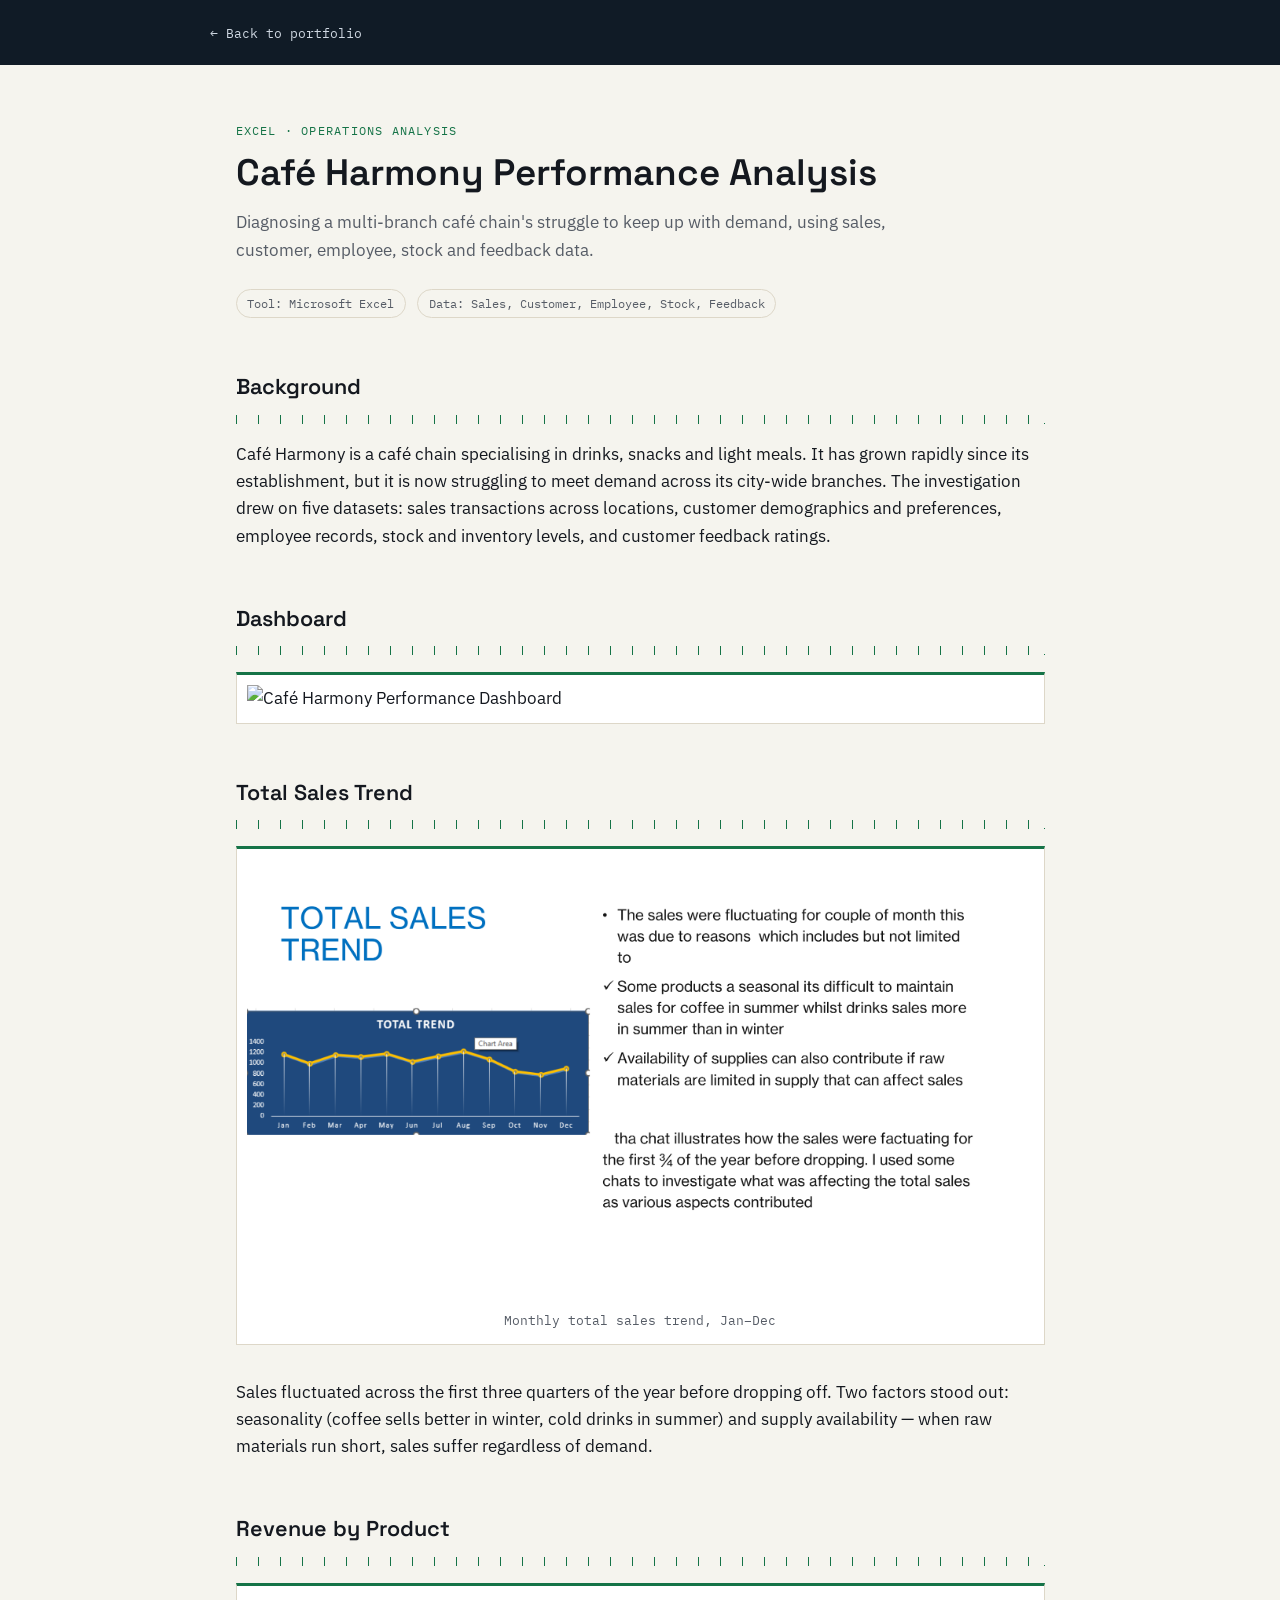
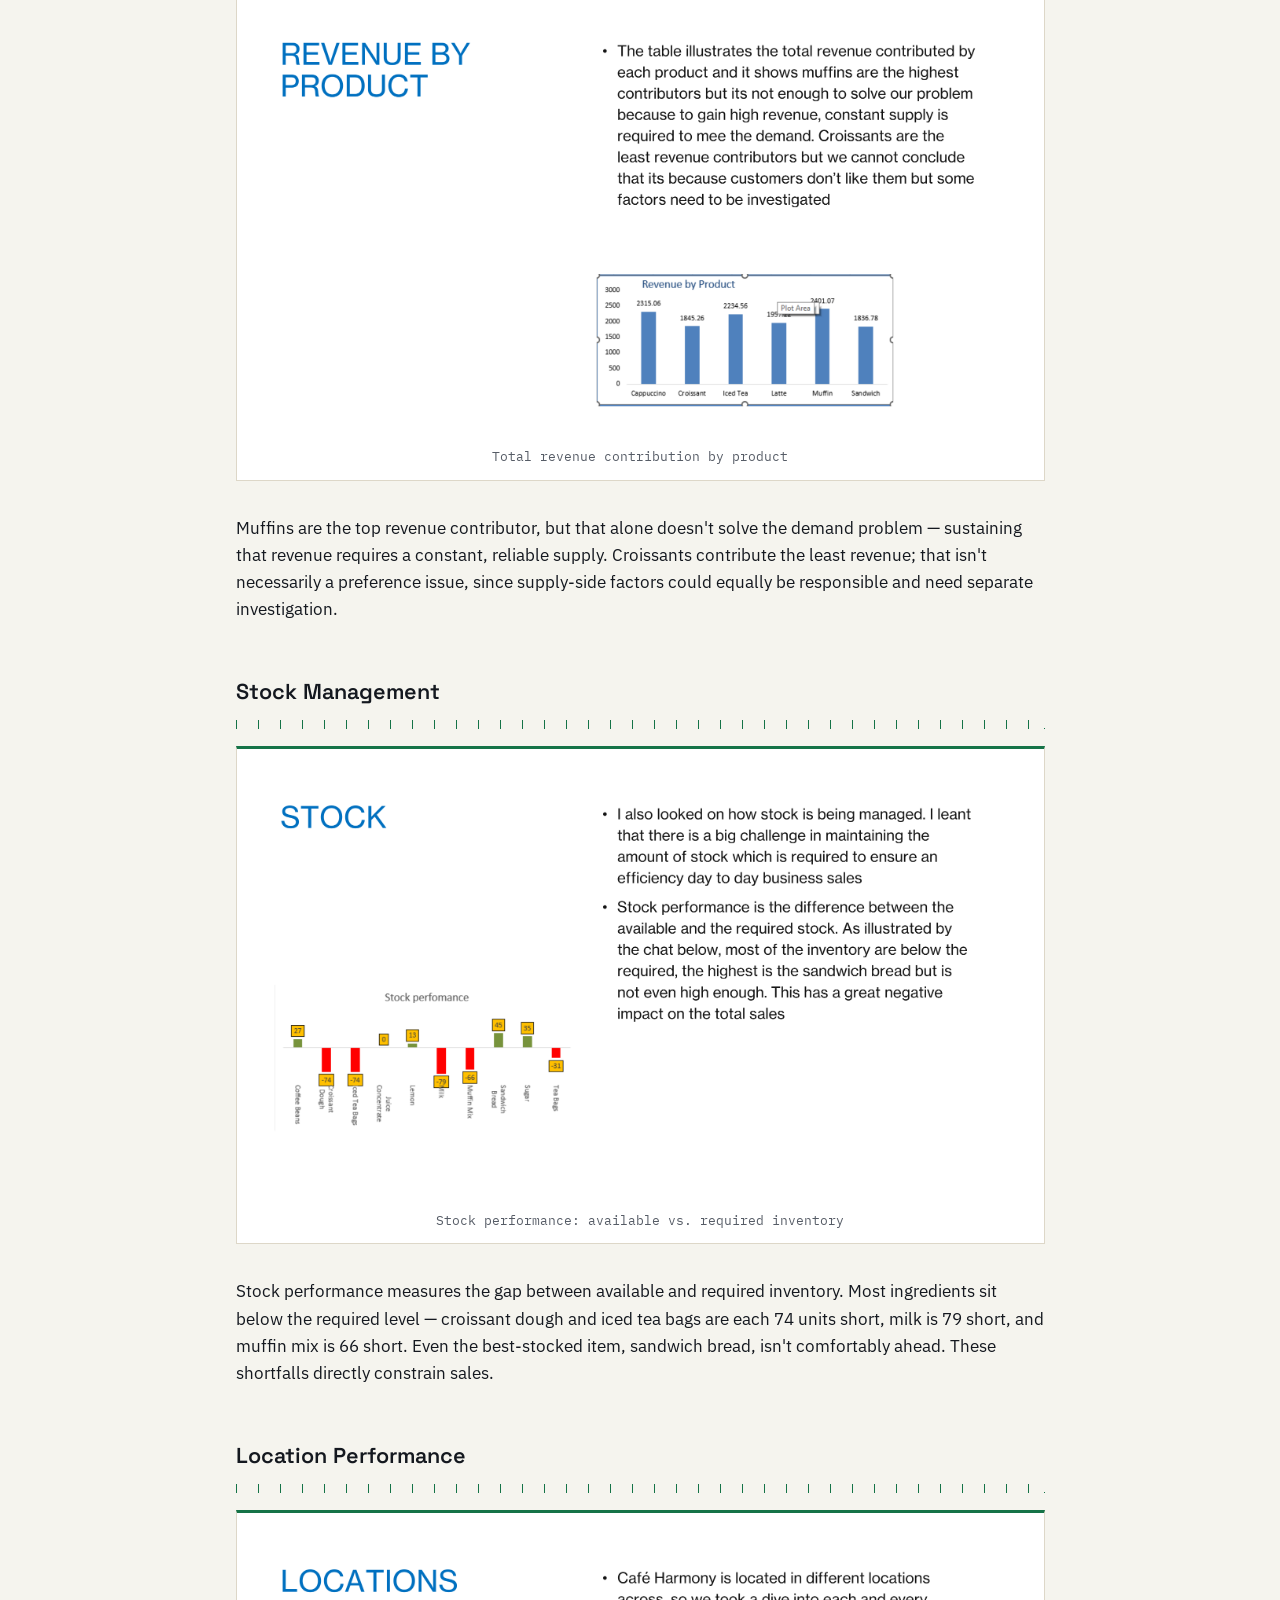
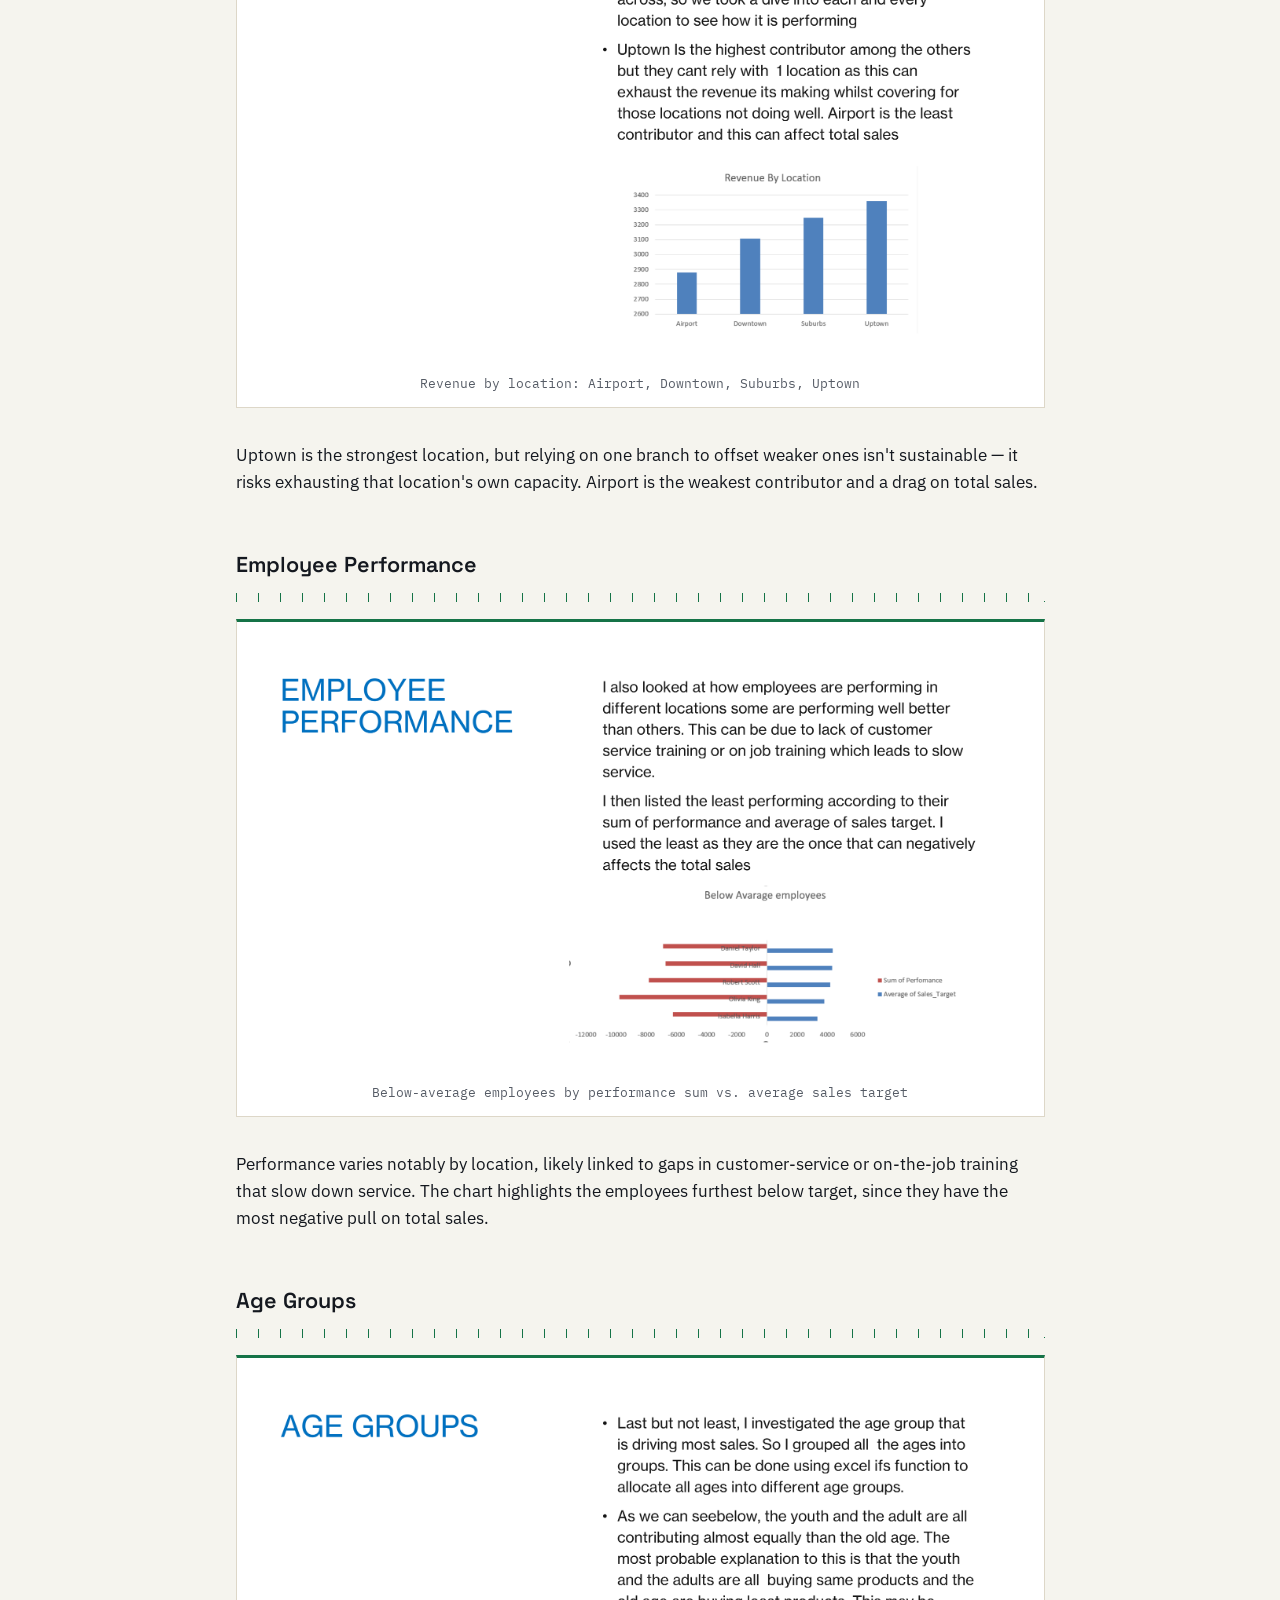
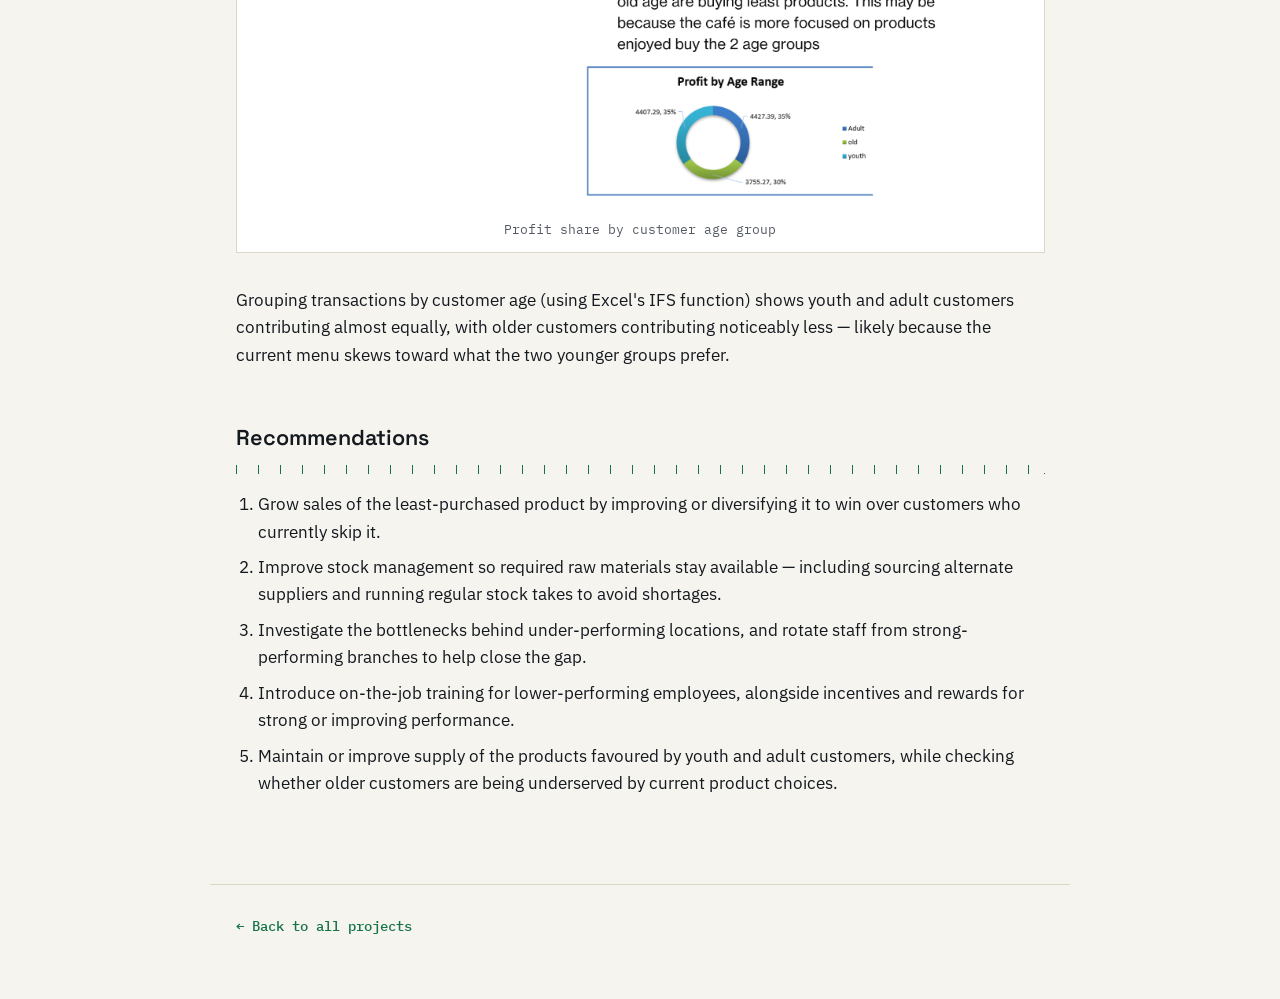
==== projects/cafe-harmony.html @ 27333418 "Update cafe-harmony.html" ====
<!DOCTYPE HTML>
<html lang="en">
	<head>
		<title>Café Harmony Performance Analysis | Shingirai Elvin Goni</title>
		<meta charset="utf-8" />
		<meta name="viewport" content="width=device-width, initial-scale=1" />
		<link rel="preconnect" href="https://fonts.googleapis.com" />
		<link rel="preconnect" href="https://fonts.gstatic.com" crossorigin />
		<link href="https://fonts.googleapis.com/css2?family=Space+Grotesk:wght@500;600;700&family=IBM+Plex+Mono:wght@400;500;600&family=IBM+Plex+Sans:wght@400;500;600&display=swap" rel="stylesheet" />
		<link rel="stylesheet" href="../assets/css/design.css" />
		<link rel="stylesheet" href="../assets/css/project.css" />
	</head>
	<body class="project" data-tool="excel">

		<header class="project-header">
			<div class="inner">
				<a href="../index.html" class="back">&larr; Back to portfolio</a>
			</div>
		</header>

		<div class="project-hero">
			<span class="tag">Excel &middot; Operations Analysis</span>
			<h1>Café Harmony Performance Analysis</h1>
			<p class="dek">Diagnosing a multi-branch café chain's struggle to keep up with demand, using sales, customer, employee, stock and feedback data.</p>
			<div class="meta-row">
				<span>Tool: Microsoft Excel</span>
				<span>Data: Sales, Customer, Employee, Stock, Feedback</span>
			</div>
		</div>

		<article class="project-body">

			<h2>Background</h2>
			<div class="axis-rule"></div>
			<p>Café Harmony is a café chain specialising in drinks, snacks and light meals. It has grown rapidly since its establishment, but it is now struggling to meet demand across its city-wide branches. The investigation drew on five datasets: sales transactions across locations, customer demographics and preferences, employee records, stock and inventory levels, and customer feedback ratings.</p>
		<h2>Dashboard</h2>
		<div class="axis-rule"></div>

		<figure class="dashboard">
    	<img src="../images/projects/cafe-harmony-dashboard.png" alt="Café Harmony Performance Dashboard">
		</figure>
			
			<h2>Total Sales Trend</h2>
			<div class="axis-rule"></div>
			<figure class="dashboard">
				<img src="../images/projects/cafe-harmony-sales-trend.png" alt="Café Harmony total sales trend chart by month" />
				<figcaption>Monthly total sales trend, Jan&ndash;Dec</figcaption>
			</figure>
			<p>Sales fluctuated across the first three quarters of the year before dropping off. Two factors stood out: seasonality (coffee sells better in winter, cold drinks in summer) and supply availability &mdash; when raw materials run short, sales suffer regardless of demand.</p>

			<h2>Revenue by Product</h2>
			<div class="axis-rule"></div>
			<figure class="dashboard">
				<img src="../images/projects/cafe-harmony-revenue-by-product.png" alt="Revenue by product chart" />
				<figcaption>Total revenue contribution by product</figcaption>
			</figure>
			<p>Muffins are the top revenue contributor, but that alone doesn't solve the demand problem &mdash; sustaining that revenue requires a constant, reliable supply. Croissants contribute the least revenue; that isn't necessarily a preference issue, since supply-side factors could equally be responsible and need separate investigation.</p>

			<h2>Stock Management</h2>
			<div class="axis-rule"></div>
			<figure class="dashboard">
				<img src="../images/projects/cafe-harmony-stock.png" alt="Stock performance chart showing shortfalls by ingredient" />
				<figcaption>Stock performance: available vs. required inventory</figcaption>
			</figure>
			<p>Stock performance measures the gap between available and required inventory. Most ingredients sit below the required level &mdash; croissant dough and iced tea bags are each 74 units short, milk is 79 short, and muffin mix is 66 short. Even the best-stocked item, sandwich bread, isn't comfortably ahead. These shortfalls directly constrain sales.</p>

			<h2>Location Performance</h2>
			<div class="axis-rule"></div>
			<figure class="dashboard">
				<img src="../images/projects/cafe-harmony-locations.png" alt="Revenue by location chart" />
				<figcaption>Revenue by location: Airport, Downtown, Suburbs, Uptown</figcaption>
			</figure>
			<p>Uptown is the strongest location, but relying on one branch to offset weaker ones isn't sustainable &mdash; it risks exhausting that location's own capacity. Airport is the weakest contributor and a drag on total sales.</p>

			<h2>Employee Performance</h2>
			<div class="axis-rule"></div>
			<figure class="dashboard">
				<img src="../images/projects/cafe-harmony-employee-performance.png" alt="Below-average employee performance chart" />
				<figcaption>Below-average employees by performance sum vs. average sales target</figcaption>
			</figure>
			<p>Performance varies notably by location, likely linked to gaps in customer-service or on-the-job training that slow down service. The chart highlights the employees furthest below target, since they have the most negative pull on total sales.</p>

			<h2>Age Groups</h2>
			<div class="axis-rule"></div>
			<figure class="dashboard">
				<img src="../images/projects/cafe-harmony-age-groups.png" alt="Profit by age range donut chart" />
				<figcaption>Profit share by customer age group</figcaption>
			</figure>
			<p>Grouping transactions by customer age (using Excel's IFS function) shows youth and adult customers contributing almost equally, with older customers contributing noticeably less &mdash; likely because the current menu skews toward what the two younger groups prefer.</p>

			<h2>Recommendations</h2>
			<div class="axis-rule"></div>
			<ol>
				<li>Grow sales of the least-purchased product by improving or diversifying it to win over customers who currently skip it.</li>
				<li>Improve stock management so required raw materials stay available &mdash; including sourcing alternate suppliers and running regular stock takes to avoid shortages.</li>
				<li>Investigate the bottlenecks behind under-performing locations, and rotate staff from strong-performing branches to help close the gap.</li>
				<li>Introduce on-the-job training for lower-performing employees, alongside incentives and rewards for strong or improving performance.</li>
				<li>Maintain or improve supply of the products favoured by youth and adult customers, while checking whether older customers are being underserved by current product choices.</li>
			</ol>

		</article>

		<footer class="project-footer">
			<a href="../index.html">&larr; Back to all projects</a>
		</footer>

	</body>
</html>
---- assets/css/design.css ----
/* ============================================================
   Design tokens — shared foundation for the portfolio home page
   and every project case-study page.

   Concept: a data analyst's own working materials — graph paper,
   axis rulers, KPI tiles, tool-brand colour coding — used as the
   actual layout language instead of decorative gradients.
   ============================================================ */

:root {
	/* --- surfaces & ink --- */
	--paper: #f5f4ee;
	--paper-line: #ddd7c8;
	--panel: #ffffff;
	--ink: #14181f;
	--ink-soft: #565c66;
	--navy: #101b26;
	--navy-soft: #1c2b3a;

	/* --- accents --- */
	--blue: #2d5fe0;
	--amber: #e2872f;

	/* --- tool identity colours (echo each product's own brand colour) --- */
	--excel: #157347;
	--excel-tint: #e3f1e9;
	--powerbi: #b8860a;
	--powerbi-tint: #fbf1d4;
	--tableau: #e2691f;
	--tableau-tint: #fce8dc;
	--sql: #0e7c86;
	--sql-tint: #ddf0f1;

	/* --- type --- */
	--font-display: "Space Grotesk", "Helvetica Neue", Arial, sans-serif;
	--font-body: "IBM Plex Sans", "Helvetica Neue", Arial, sans-serif;
	--font-mono: "IBM Plex Mono", "SFMono-Regular", Menlo, monospace;
}

* { box-sizing: border-box; }

html { -webkit-text-size-adjust: 100%; }

body {
	margin: 0;
	background: var(--paper);
	color: var(--ink);
	font-family: var(--font-body);
	font-size: 17px;
	line-height: 1.6;
}

a { color: inherit; }

img { max-width: 100%; display: block; }

:focus-visible {
	outline: 2px solid var(--blue);
	outline-offset: 3px;
}

/* eyebrow label — small caps mono tag used above headings */
.eyebrow {
	font-family: var(--font-mono);
	font-size: 0.72rem;
	letter-spacing: 0.14em;
	text-transform: uppercase;
	color: var(--ink-soft);
}

/* axis-tick rule — a chart baseline with tick marks, the page's
   recurring signature motif, standing in for plain hairlines */
.axis-rule {
	--tick: var(--paper-line);
	height: 9px;
	background-image:
		linear-gradient(to right, var(--tick) 1px, transparent 1px),
		linear-gradient(to right, transparent calc(100% - 1px), var(--tick) 0);
	background-size: 22px 9px, 100% 1px;
	background-position: 0 0, 0 100%;
	background-repeat: repeat-x, no-repeat;
}

/* pill — echoes the slicer/filter buttons seen in the dashboards themselves */
.pill {
	display: inline-flex;
	align-items: center;
	gap: 0.4em;
	font-family: var(--font-mono);
	font-size: 0.76rem;
	letter-spacing: 0.02em;
	border: 1px solid currentColor;
	border-radius: 999px;
	padding: 0.32em 0.85em;
	line-height: 1;
}
---- assets/css/project.css ----
/* ============================================================
   Case-study detail pages — built on tokens from design.css.
   Each page sets --tool via a data-tool attribute on <body>,
   so headings, the axis-rule and links wear the colour of the
   product that was actually used to build that project.
   ============================================================ */

body.project {
	font-family: var(--font-body);
	color: var(--ink);
	background: var(--paper);
}

body.project[data-tool="excel"]   { --tool: var(--excel); }
body.project[data-tool="powerbi"] { --tool: var(--powerbi); }
body.project[data-tool="tableau"] { --tool: var(--tableau); }
body.project[data-tool="sql"]     { --tool: var(--sql); }

.project-header {
	background: var(--navy);
	padding: 1.1em 1.5em;
}

.project-header .inner {
	max-width: 860px;
	margin: 0 auto;
}

.project-header a.back {
	color: #cfd8e2;
	text-decoration: none;
	font-family: var(--font-mono);
	font-size: 0.82rem;
}

.project-header a.back:hover { color: #fff; }

.project-hero {
	max-width: 860px;
	margin: 0 auto;
	padding: 3em 1.5em 0;
}

.project-hero .tag {
	display: inline-flex;
	align-items: center;
	gap: 0.5em;
	color: var(--tool);
	font-family: var(--font-mono);
	font-size: 0.76rem;
	letter-spacing: 0.1em;
	text-transform: uppercase;
	margin-bottom: 0.9em;
}

.project-hero h1 {
	font-family: var(--font-display);
	font-weight: 600;
	margin: 0 0 0.35em;
	font-size: clamp(1.7rem, 4vw, 2.3rem);
	line-height: 1.2;
}

.project-hero p.dek {
	color: var(--ink-soft);
	font-size: 1.08rem;
	margin: 0 0 1.5em;
	max-width: 42em;
}

.meta-row {
	display: flex;
	flex-wrap: wrap;
	gap: 0.6em;
	margin: 0 0 1em;
}

.meta-row span {
	font-family: var(--font-mono);
	font-size: 0.76rem;
	color: var(--ink-soft);
	border: 1px solid var(--paper-line);
	border-radius: 999px;
	padding: 0.32em 0.9em;
}

.meta-row span.status {
	color: var(--tool);
	border-color: var(--tool);
	border-style: dashed;
}

article.project-body {
	max-width: 860px;
	margin: 0 auto;
	padding: 0 1.5em 4em;
}

article.project-body h2 {
	font-family: var(--font-display);
	font-weight: 600;
	font-size: 1.35rem;
	margin: 2.4em 0 0;
}

article.project-body h2 + .axis-rule,
article.project-body > .axis-rule {
	--tick: var(--tool);
	margin: 0.6em 0 1em;
}

article.project-body h3 {
	font-family: var(--font-display);
	font-size: 1.05rem;
	margin: 1.5em 0 0.5em;
}

article.project-body p { margin: 0 0 1.1em; }

article.project-body ul, article.project-body ol {
	margin: 0 0 1.1em;
	padding-left: 1.3em;
}

article.project-body li { margin-bottom: 0.5em; }

figure.dashboard {
	margin: 0 0 2em;
	background: var(--panel);
	border: 1px solid var(--paper-line);
	border-top: 3px solid var(--tool);
	padding: 0.6em;
}

figure.dashboard img {
	display: block;
	width: 100%;
	height: auto;
}

figure.dashboard figcaption {
	font-family: var(--font-mono);
	font-size: 0.8rem;
	color: var(--ink-soft);
	padding: 0.7em 0.3em 0.15em;
	text-align: center;
}

.project-footer {
	max-width: 860px;
	margin: 0 auto;
	padding: 1.6em 1.5em 3.5em;
	border-top: 1px solid var(--paper-line);
}

.project-footer a {
	color: var(--tool);
	text-decoration: none;
	font-family: var(--font-mono);
	font-size: 0.85rem;
	font-weight: 500;
}

.project-footer a:hover { text-decoration: underline; }

@media (max-width: 600px) {
	.project-hero h1 { font-size: 1.6em; }
}
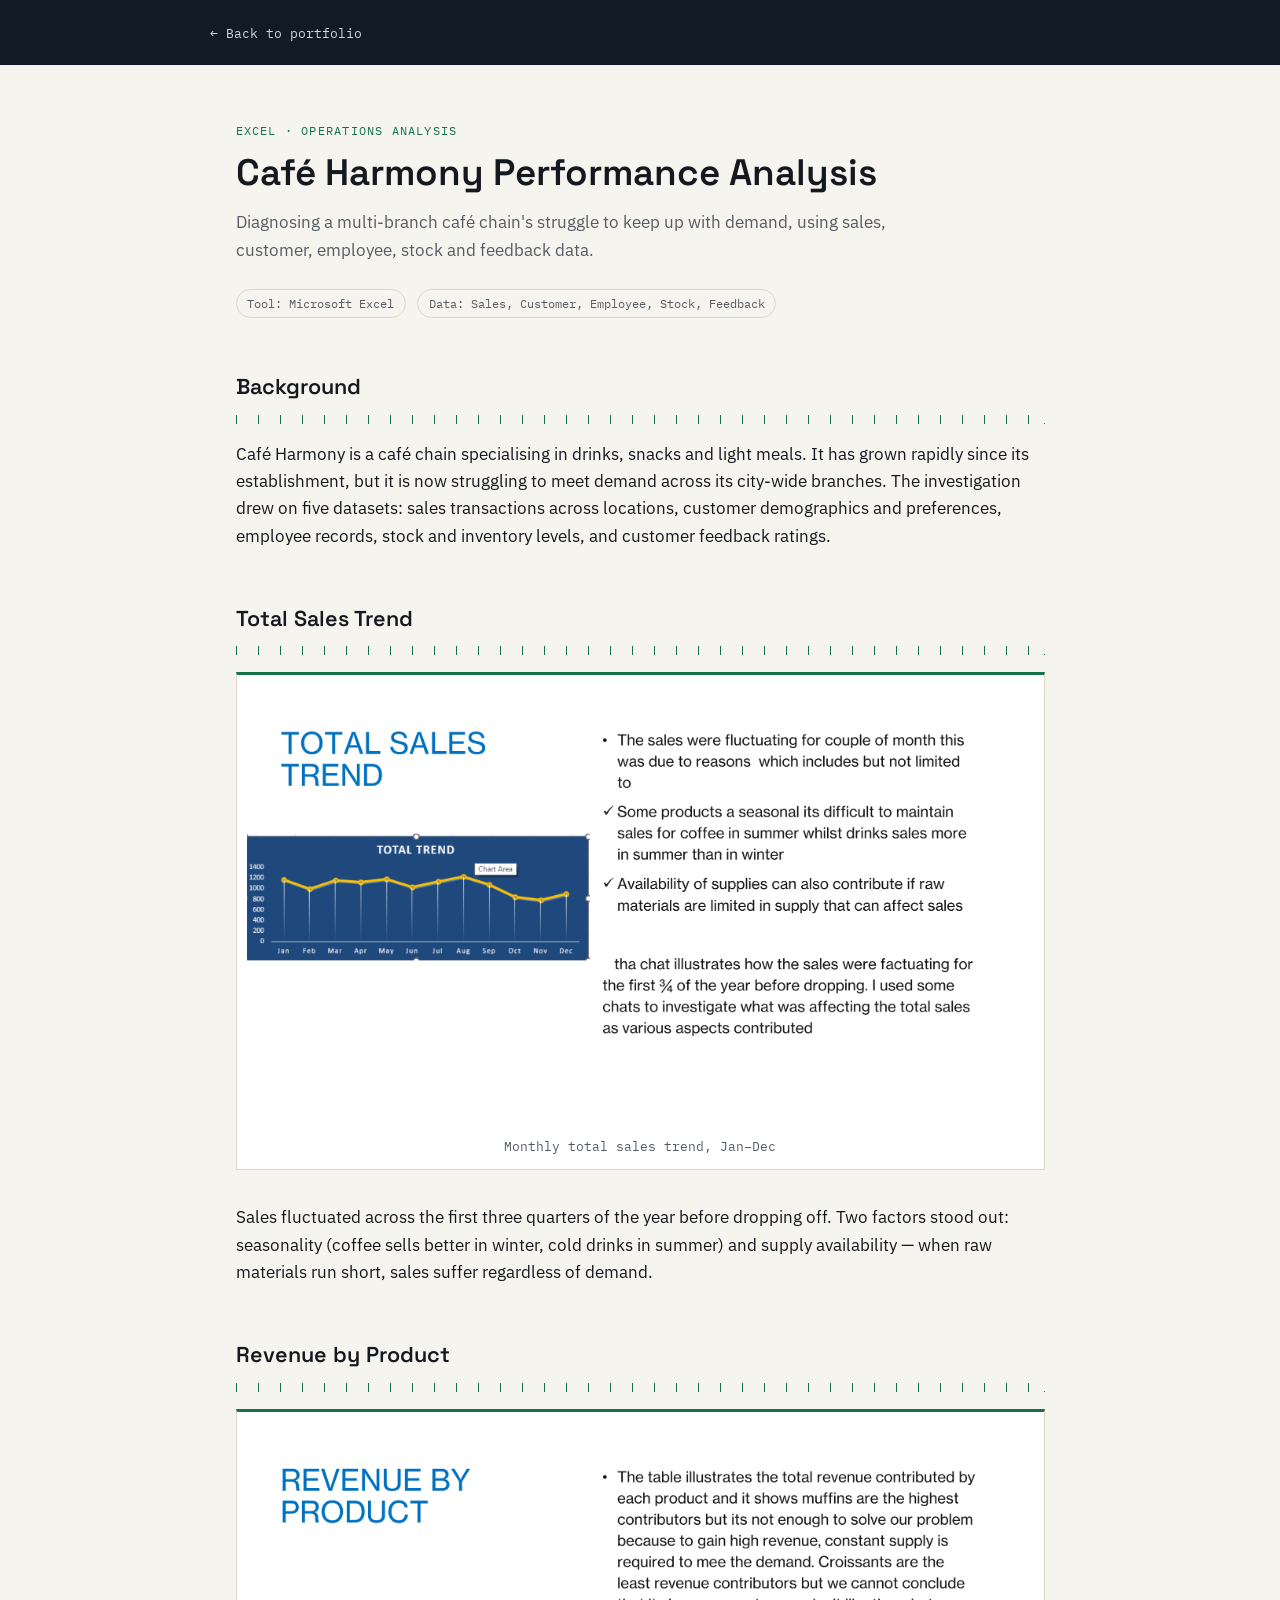
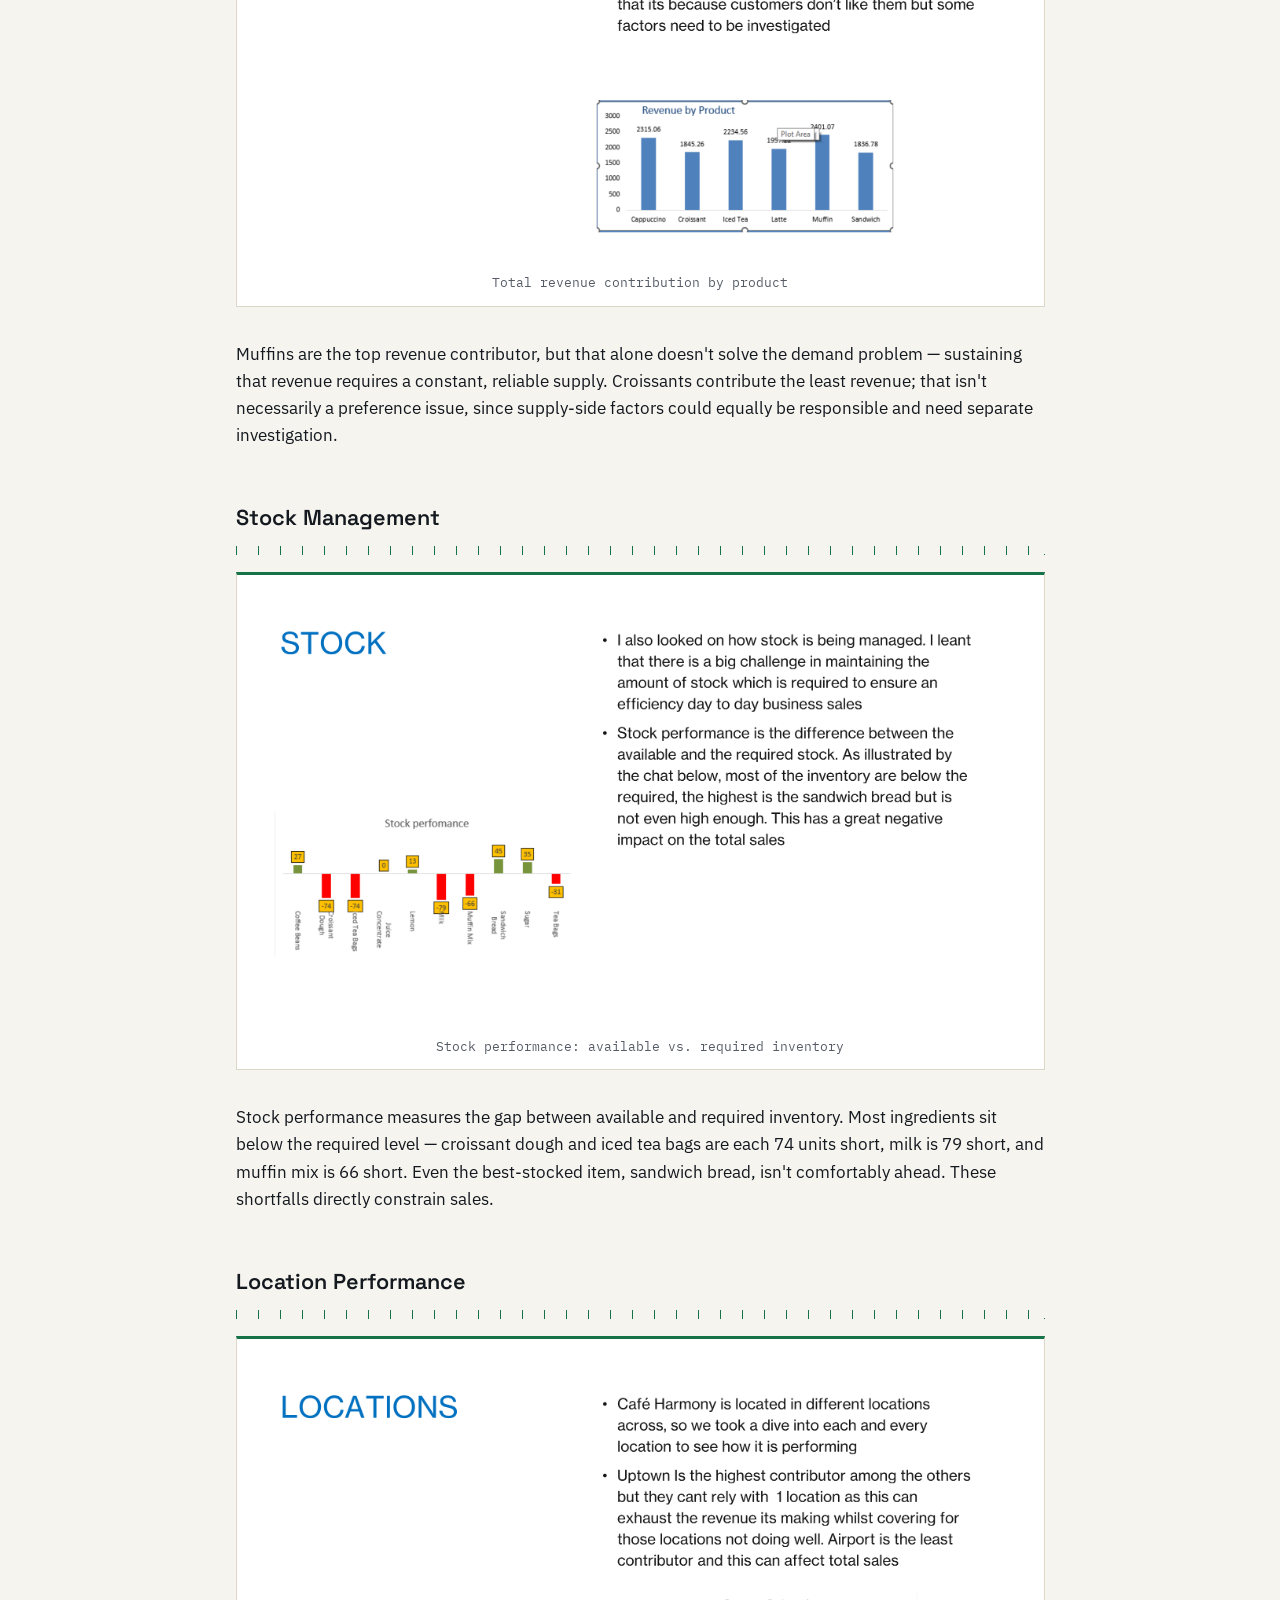
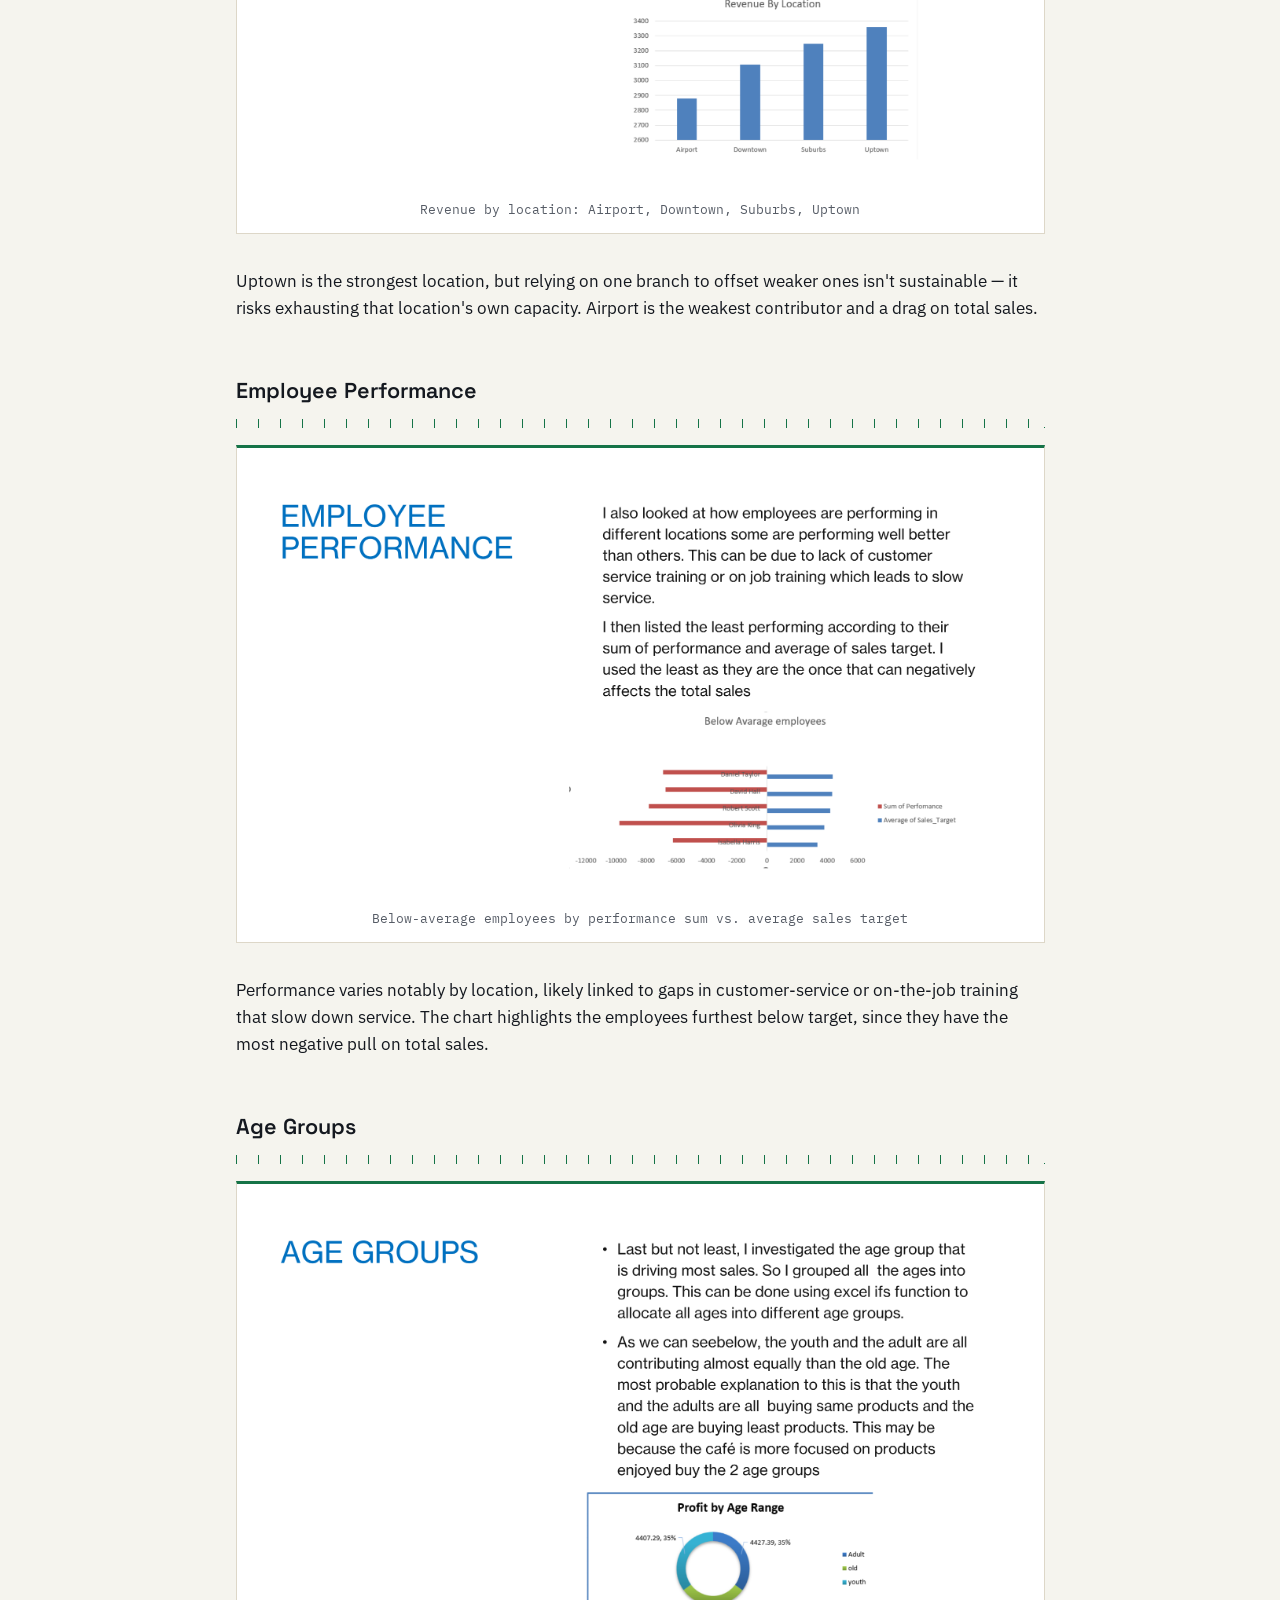
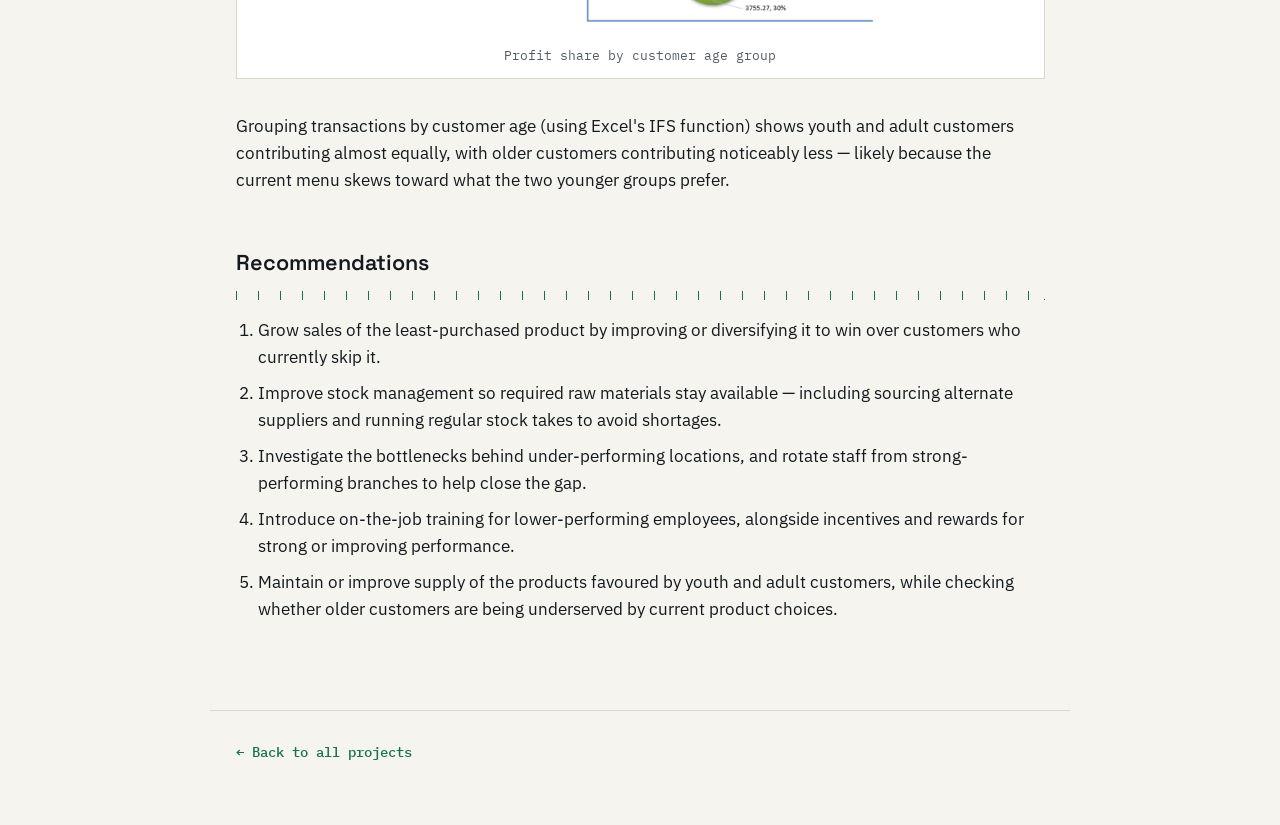
==== commit c2a9e486: "Update cafe-harmony.html" ====
--- a/projects/cafe-harmony.html
+++ b/projects/cafe-harmony.html
@@ -33,12 +33,7 @@
 			<h2>Background</h2>
 			<div class="axis-rule"></div>
 			<p>Café Harmony is a café chain specialising in drinks, snacks and light meals. It has grown rapidly since its establishment, but it is now struggling to meet demand across its city-wide branches. The investigation drew on five datasets: sales transactions across locations, customer demographics and preferences, employee records, stock and inventory levels, and customer feedback ratings.</p>
-		<h2>Dashboard</h2>
-		<div class="axis-rule"></div>
-
-		<figure class="dashboard">
-    	<img src="../images/projects/cafe-harmony-dashboard.png" alt="Café Harmony Performance Dashboard">
-		</figure>
+			
 			
 			<h2>Total Sales Trend</h2>
 			<div class="axis-rule"></div>
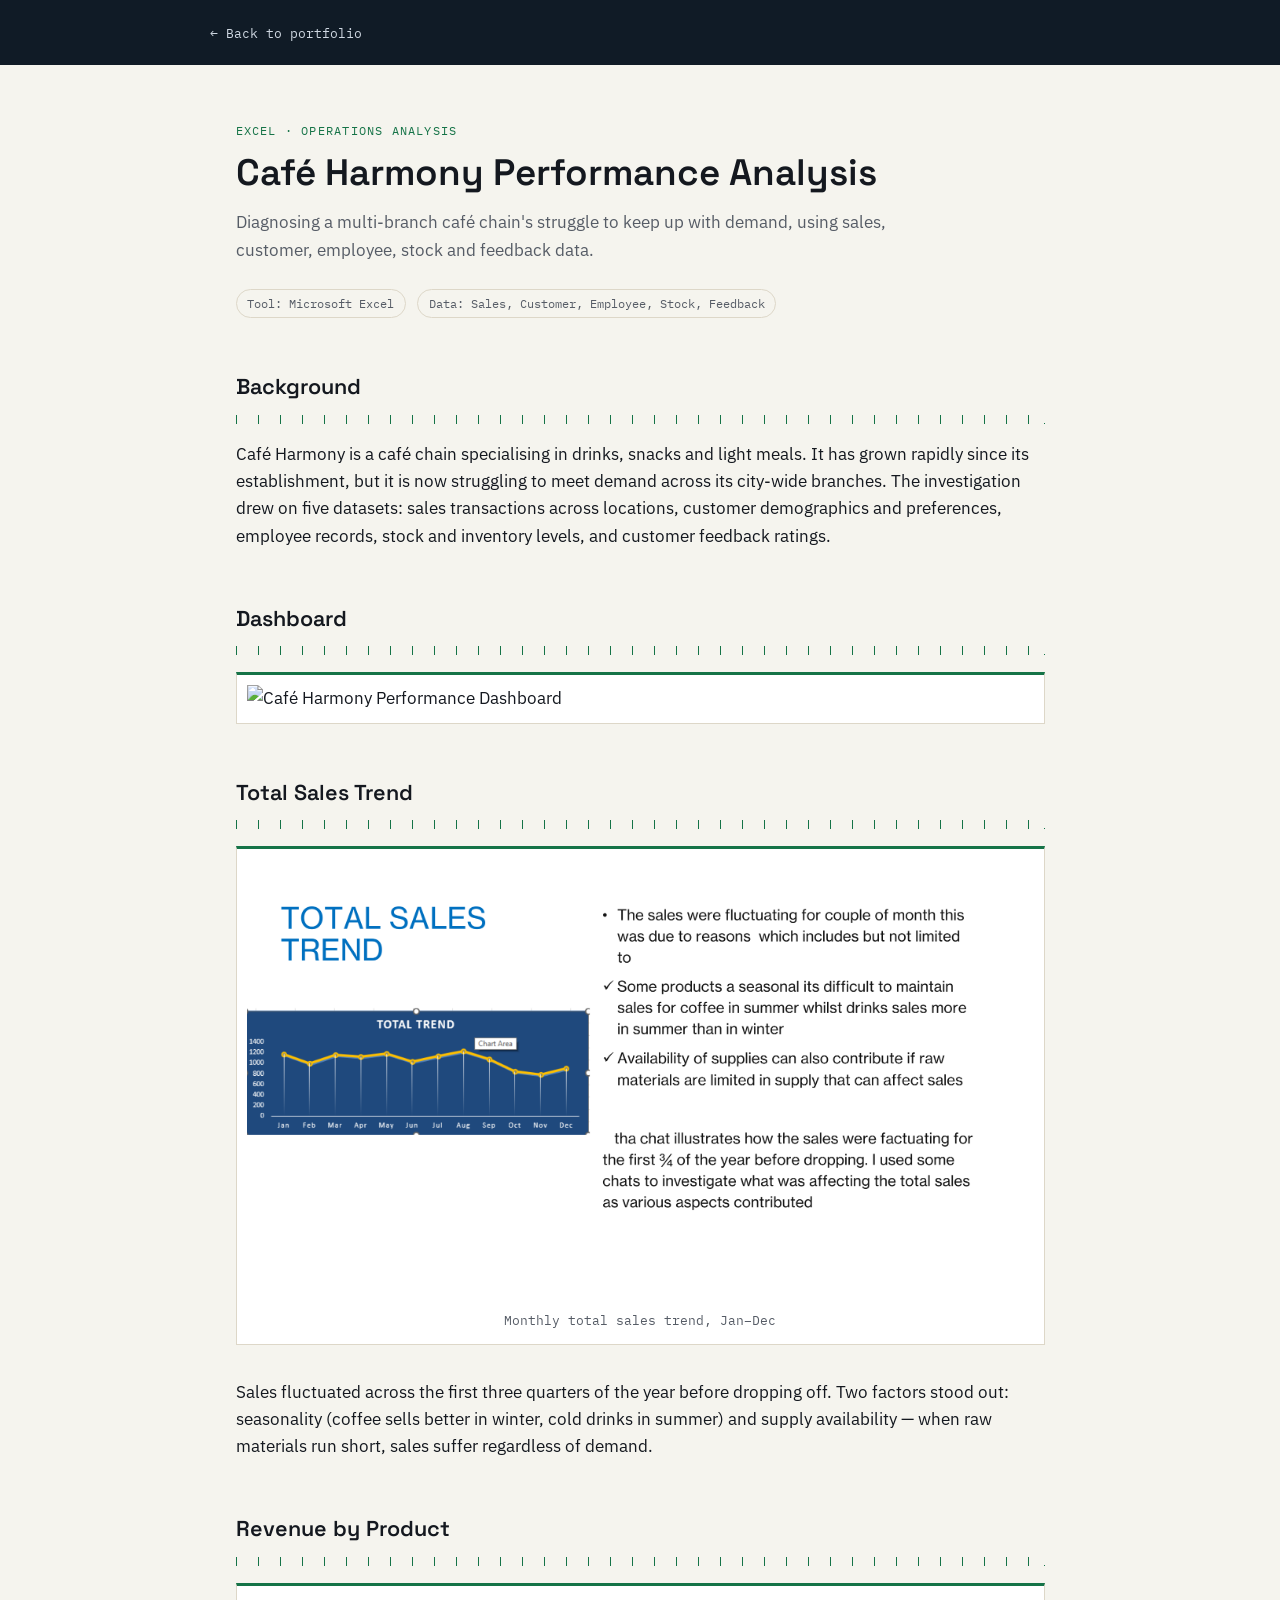
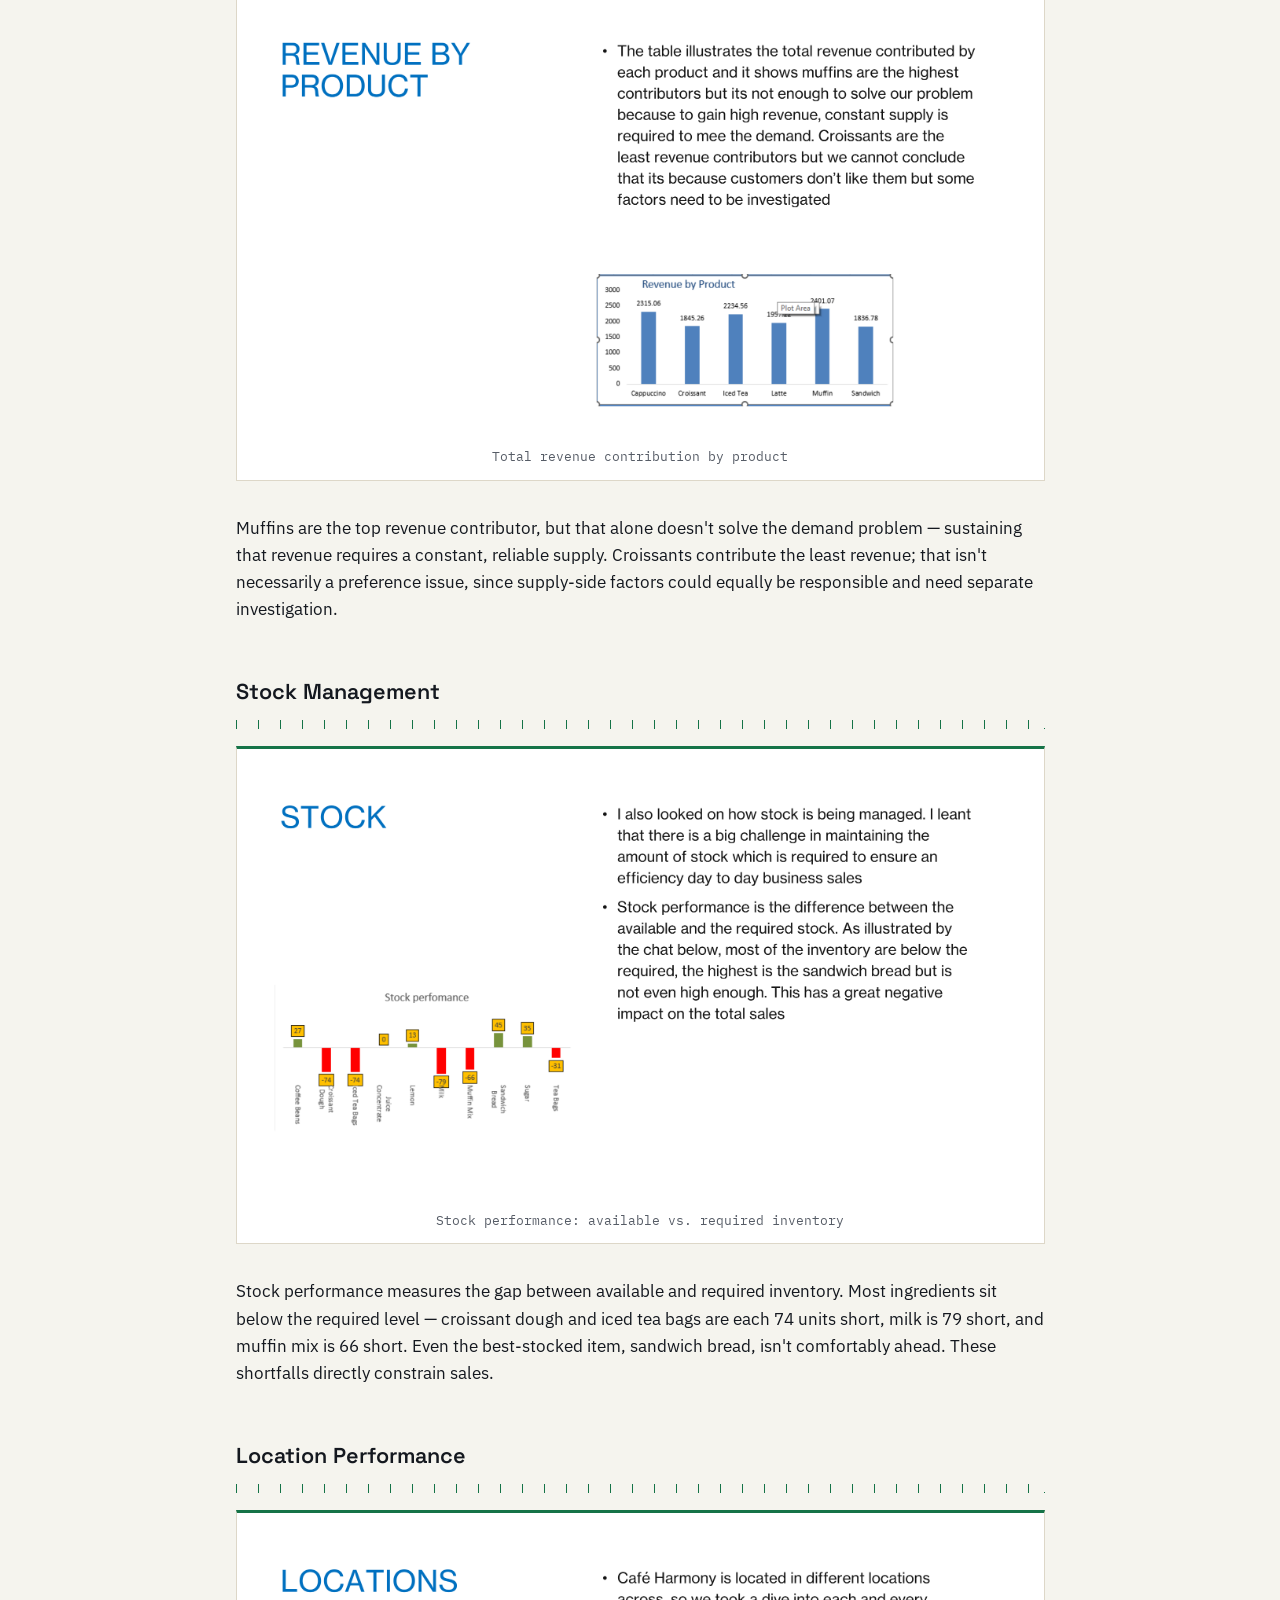
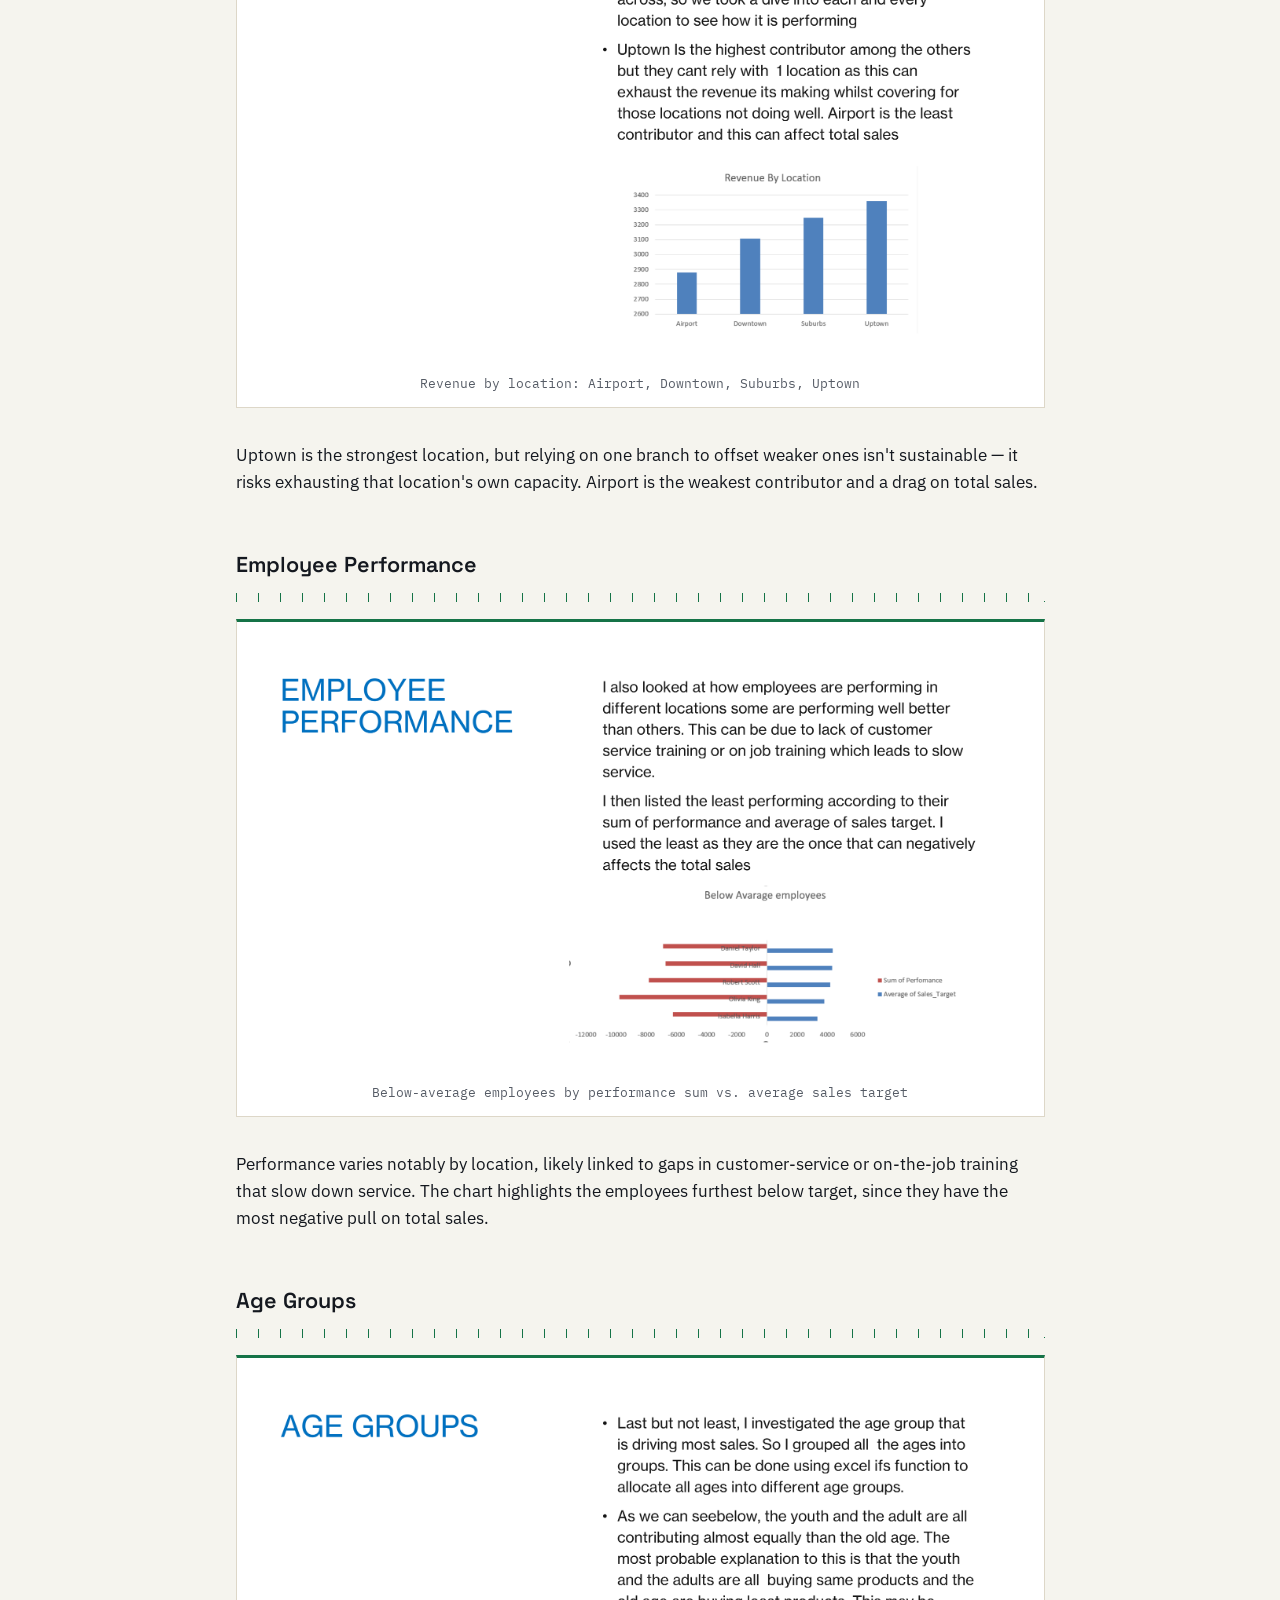
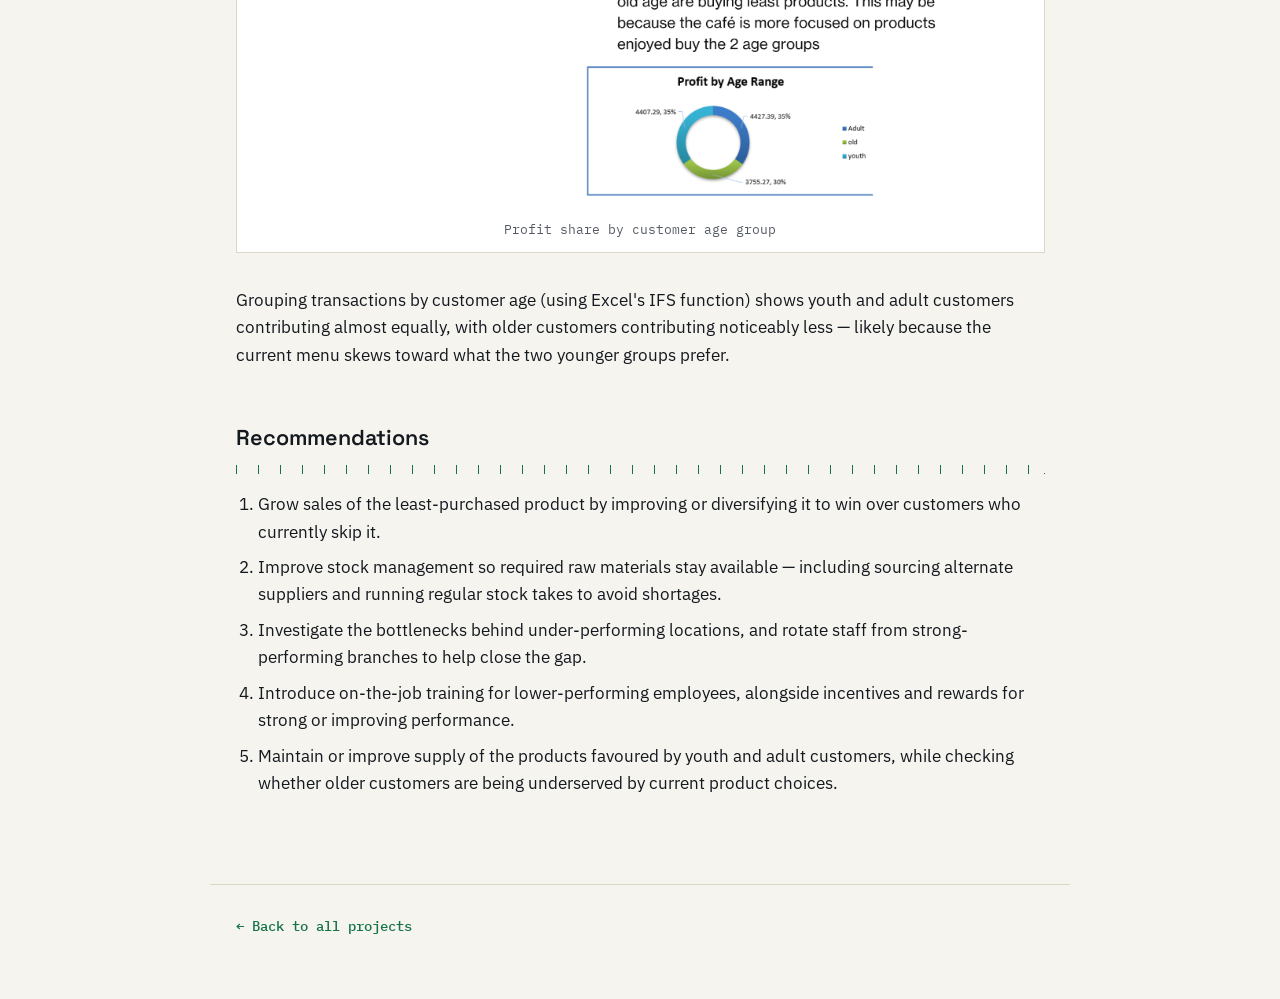
==== commit 2de942d0: "Update cafe-harmony.html" ====
--- a/projects/cafe-harmony.html
+++ b/projects/cafe-harmony.html
@@ -33,7 +33,12 @@
 			<h2>Background</h2>
 			<div class="axis-rule"></div>
 			<p>Café Harmony is a café chain specialising in drinks, snacks and light meals. It has grown rapidly since its establishment, but it is now struggling to meet demand across its city-wide branches. The investigation drew on five datasets: sales transactions across locations, customer demographics and preferences, employee records, stock and inventory levels, and customer feedback ratings.</p>
-			
+			<h2>Dashboard</h2>
+			<div class="axis-rule"></div>
+
+			<figure class="dashboard">
+   		 <img src="../images/projects/cafe-harmony-dashboard.png" alt="Café Harmony Performance Dashboard">
+		</figure>
 			
 			<h2>Total Sales Trend</h2>
 			<div class="axis-rule"></div>
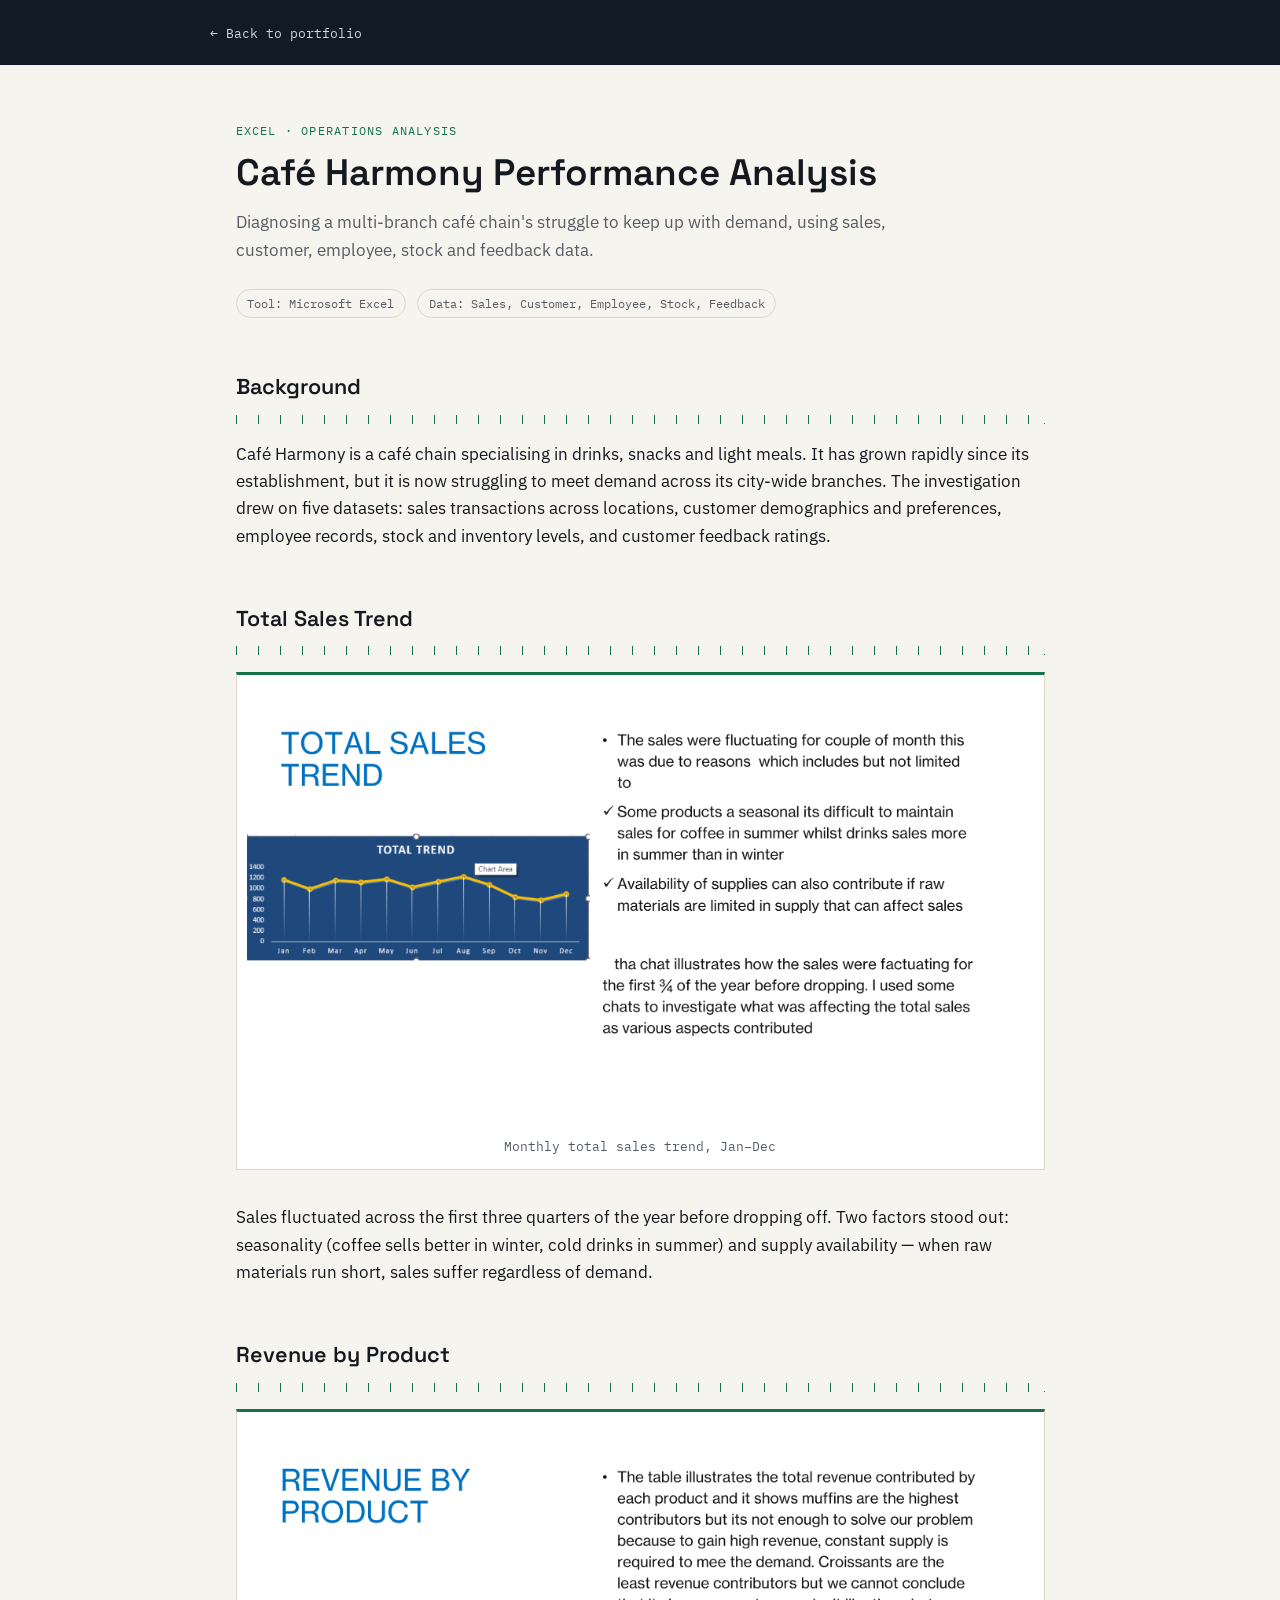
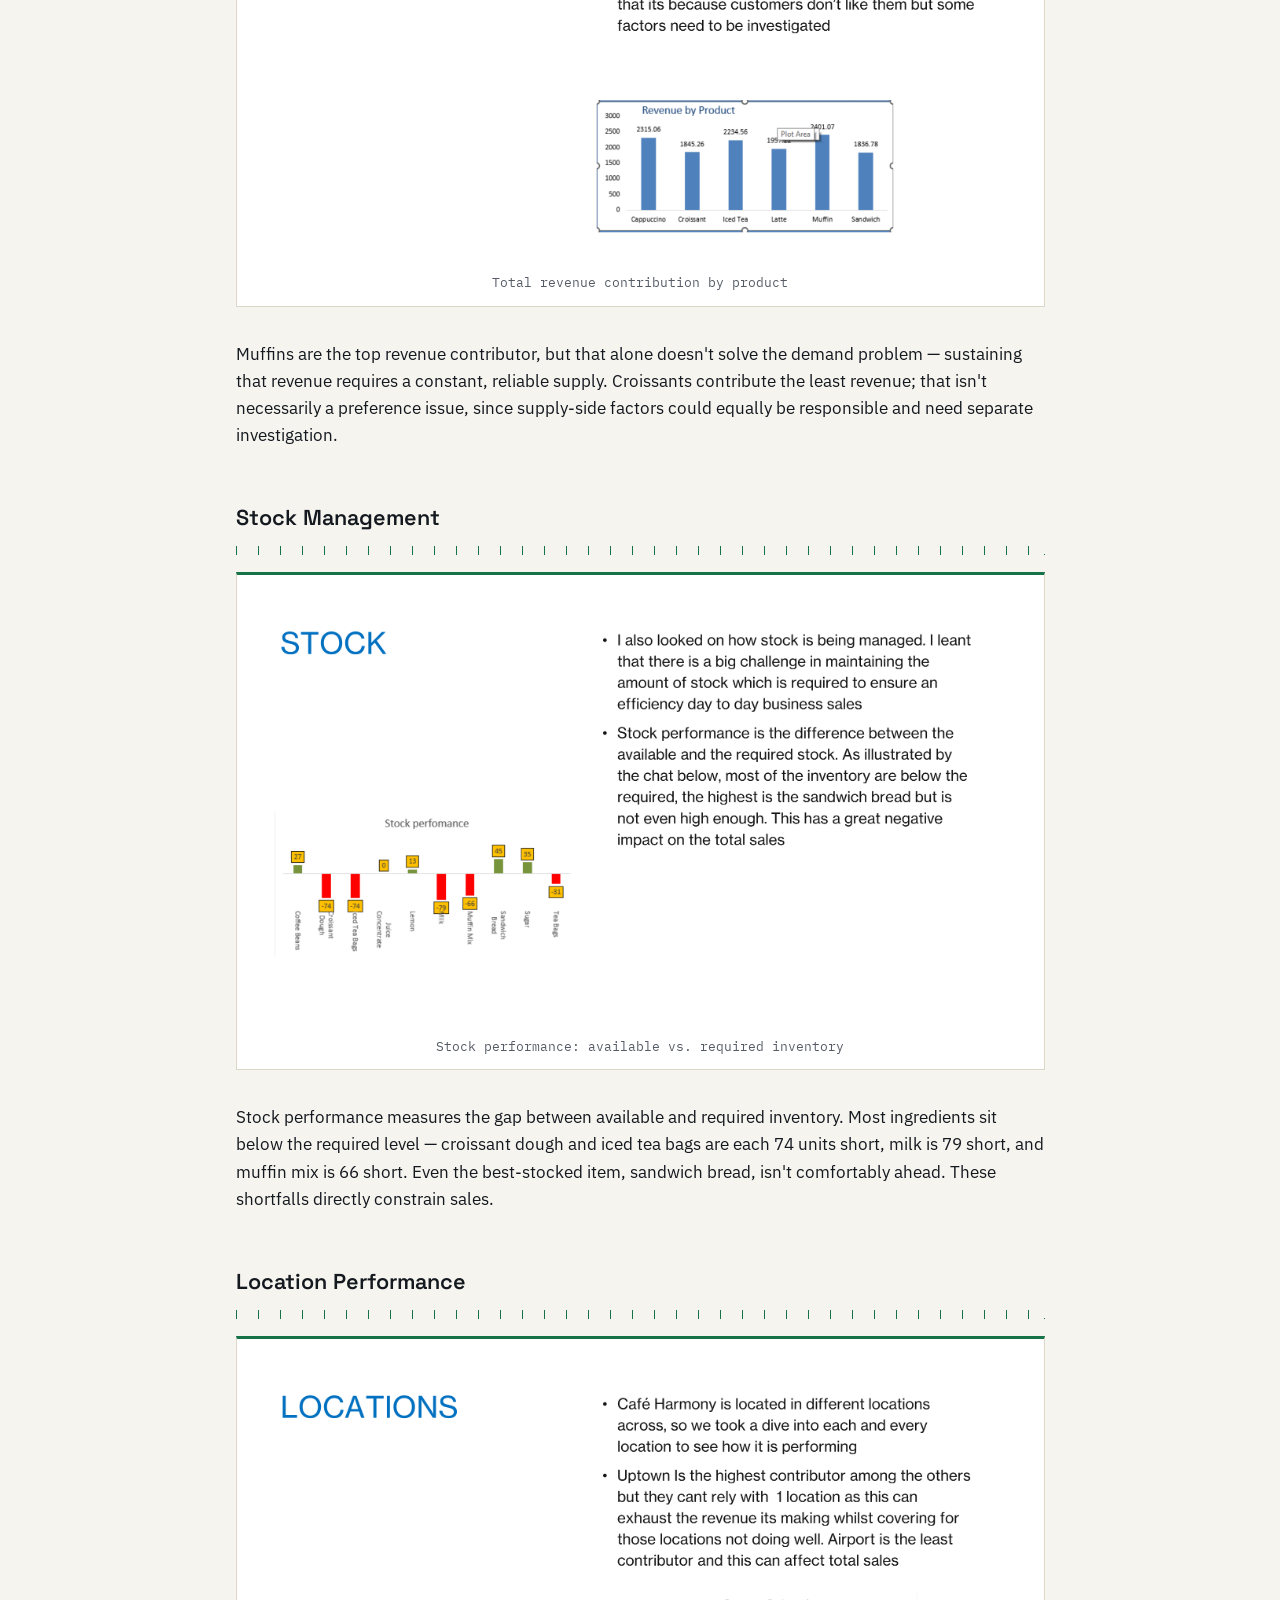
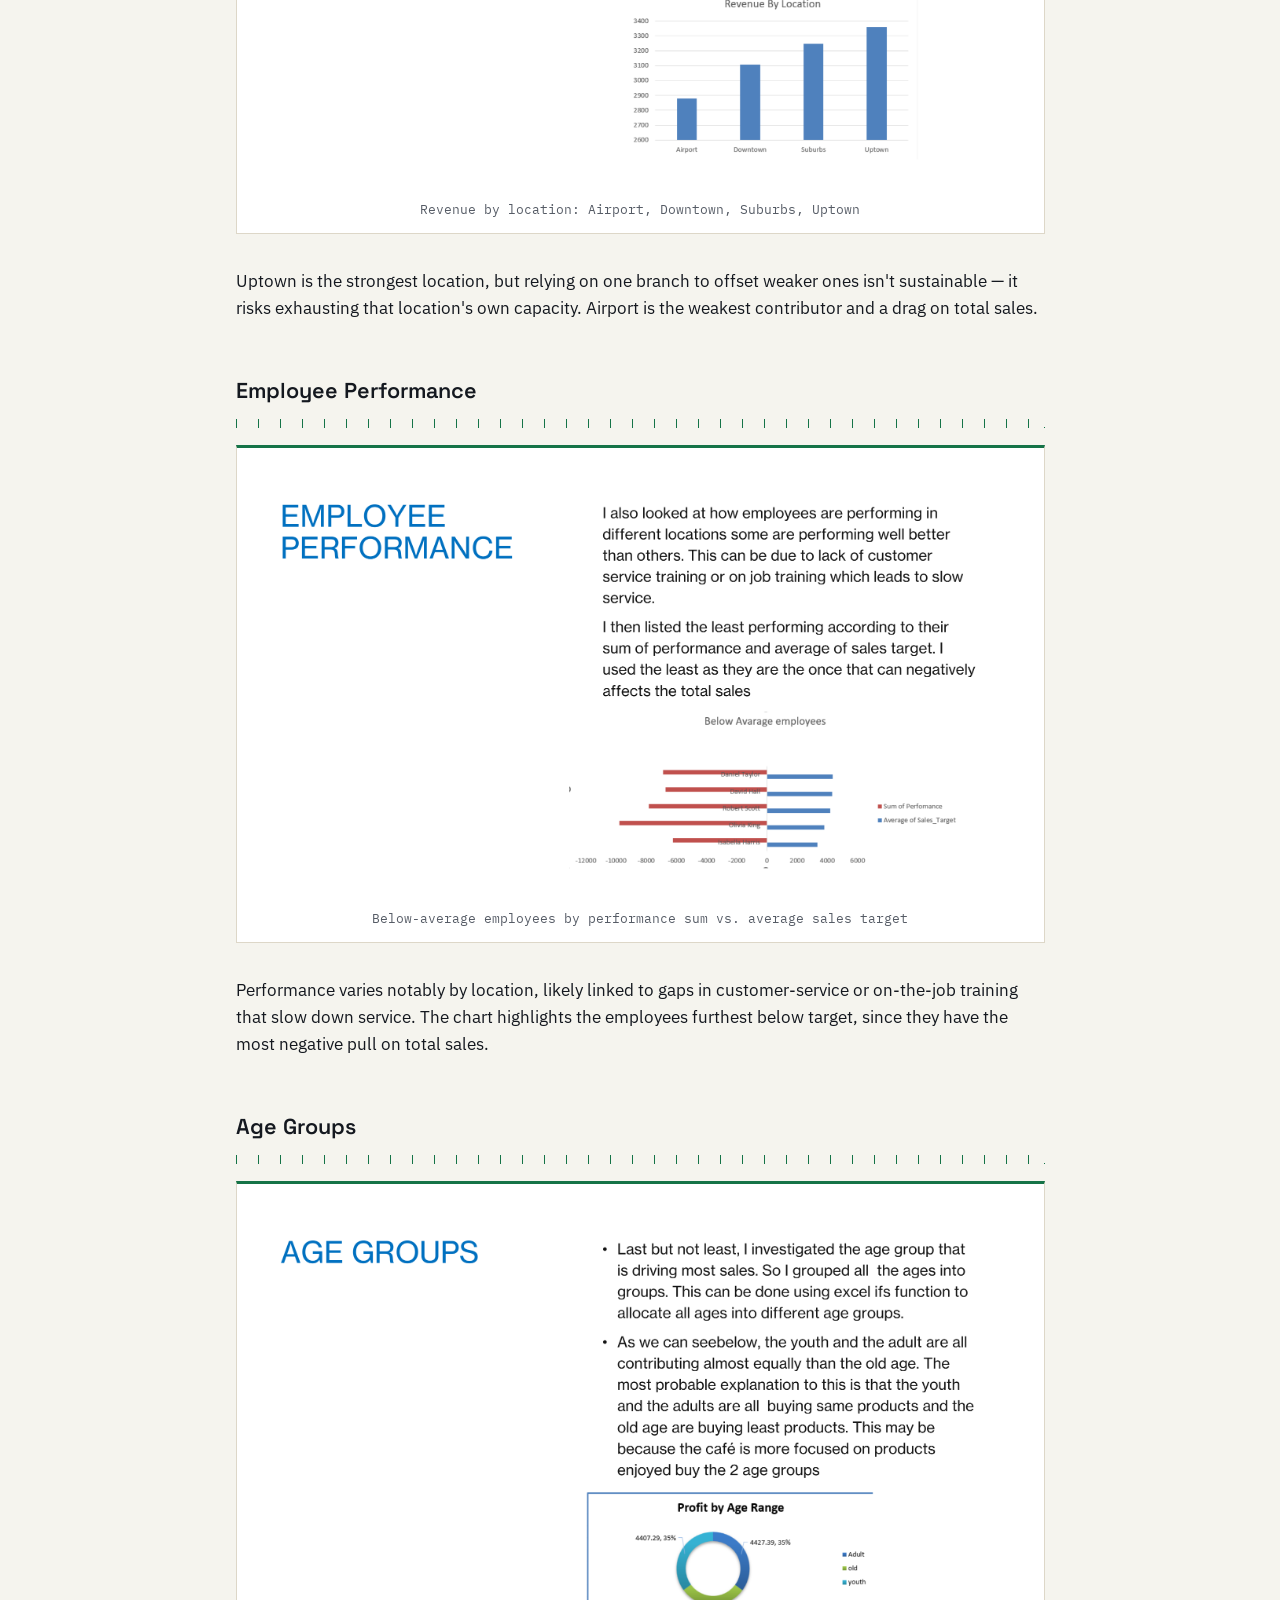
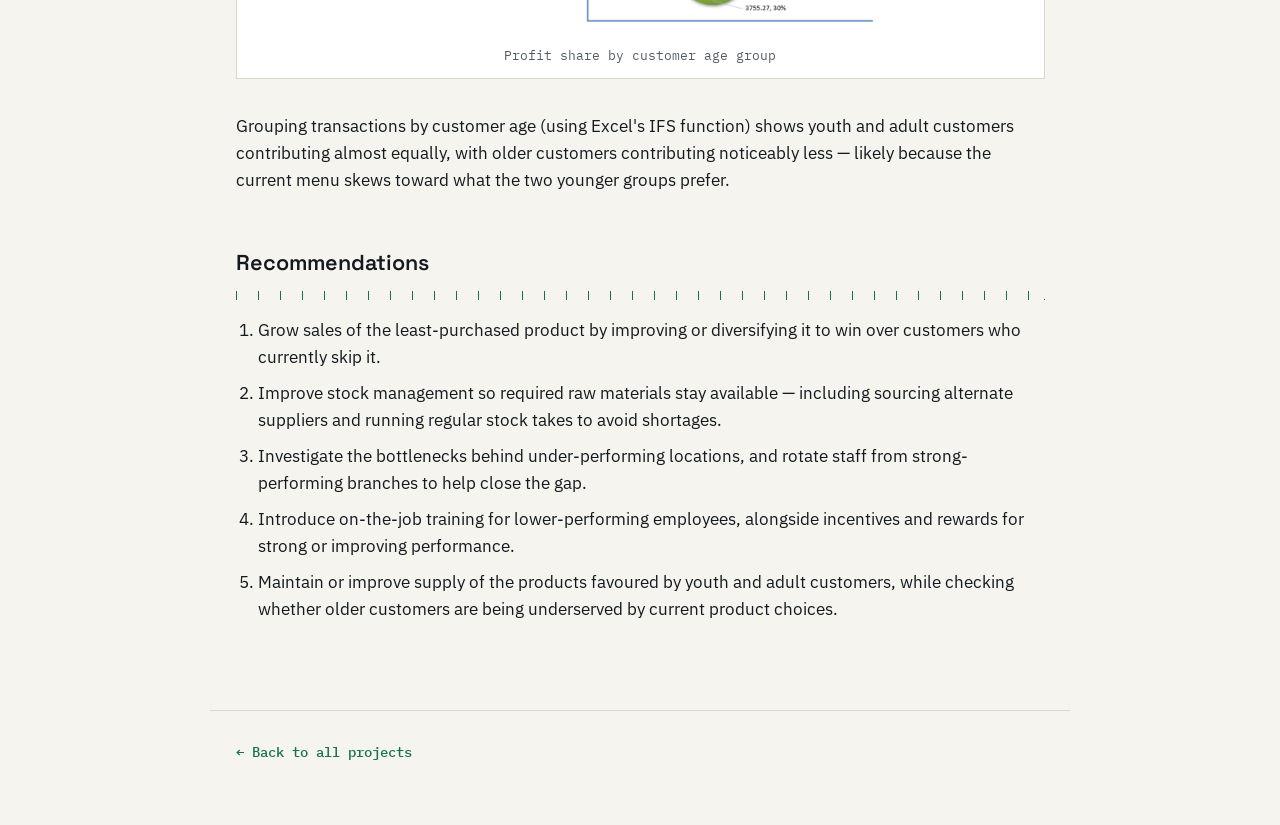
==== commit 02337d2f: "Update cafe-harmony.html" ====
--- a/projects/cafe-harmony.html
+++ b/projects/cafe-harmony.html
@@ -33,12 +33,7 @@
 			<h2>Background</h2>
 			<div class="axis-rule"></div>
 			<p>Café Harmony is a café chain specialising in drinks, snacks and light meals. It has grown rapidly since its establishment, but it is now struggling to meet demand across its city-wide branches. The investigation drew on five datasets: sales transactions across locations, customer demographics and preferences, employee records, stock and inventory levels, and customer feedback ratings.</p>
-			<h2>Dashboard</h2>
-			<div class="axis-rule"></div>
-
-			<figure class="dashboard">
-   		 <img src="../images/projects/cafe-harmony-dashboard.png" alt="Café Harmony Performance Dashboard">
-		</figure>
+		
 			
 			<h2>Total Sales Trend</h2>
 			<div class="axis-rule"></div>
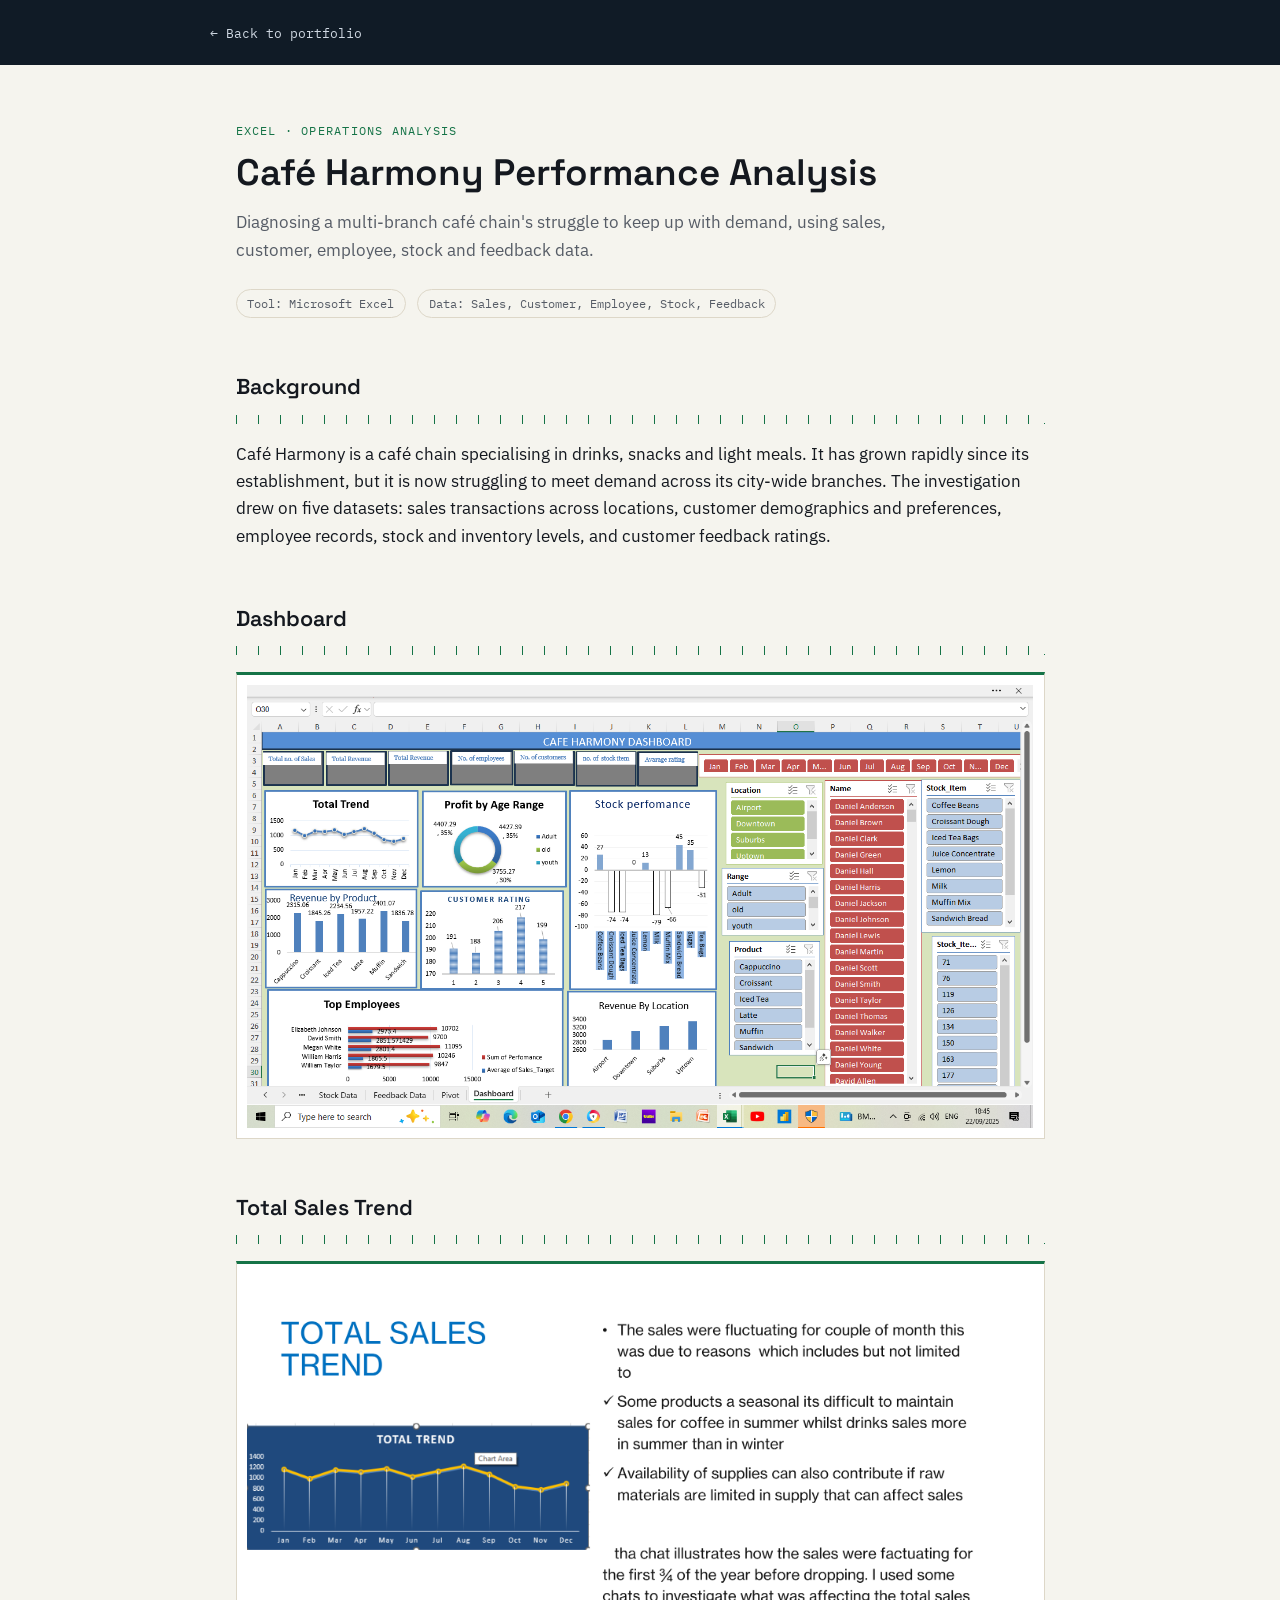
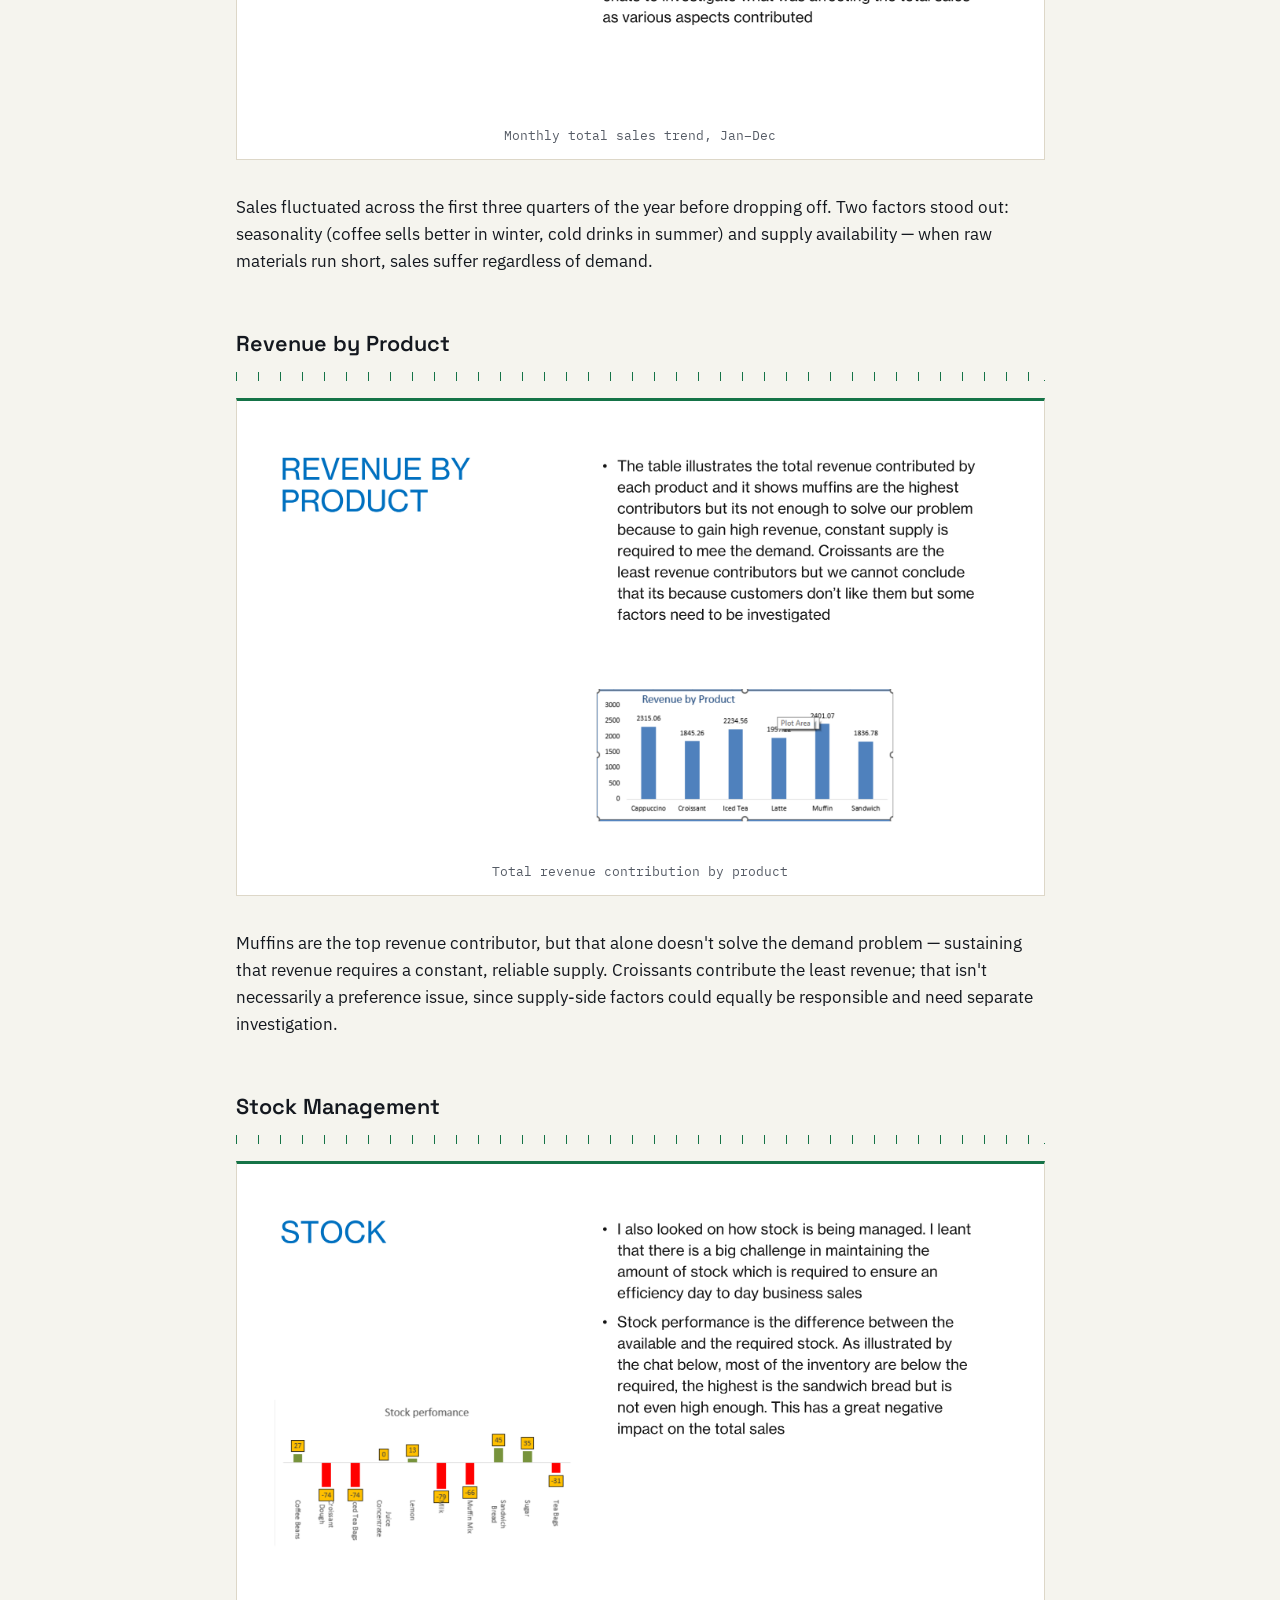
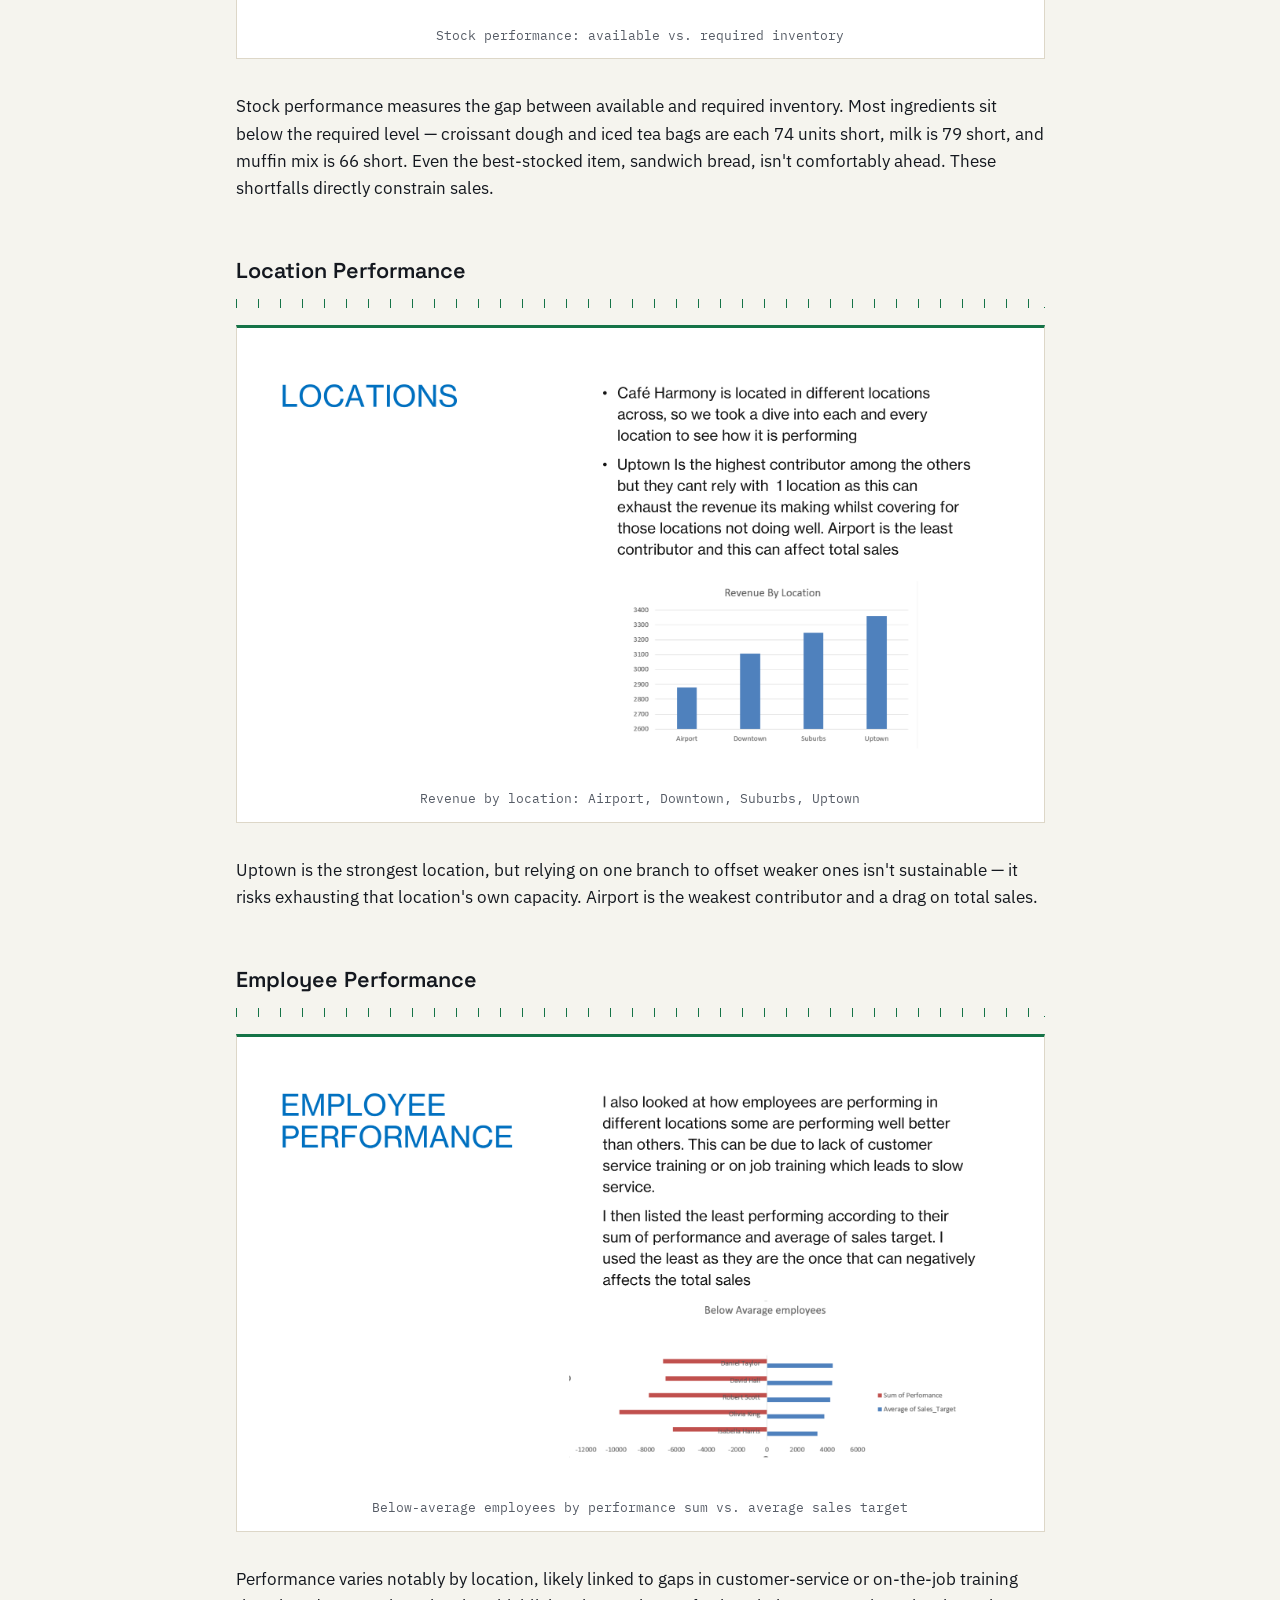
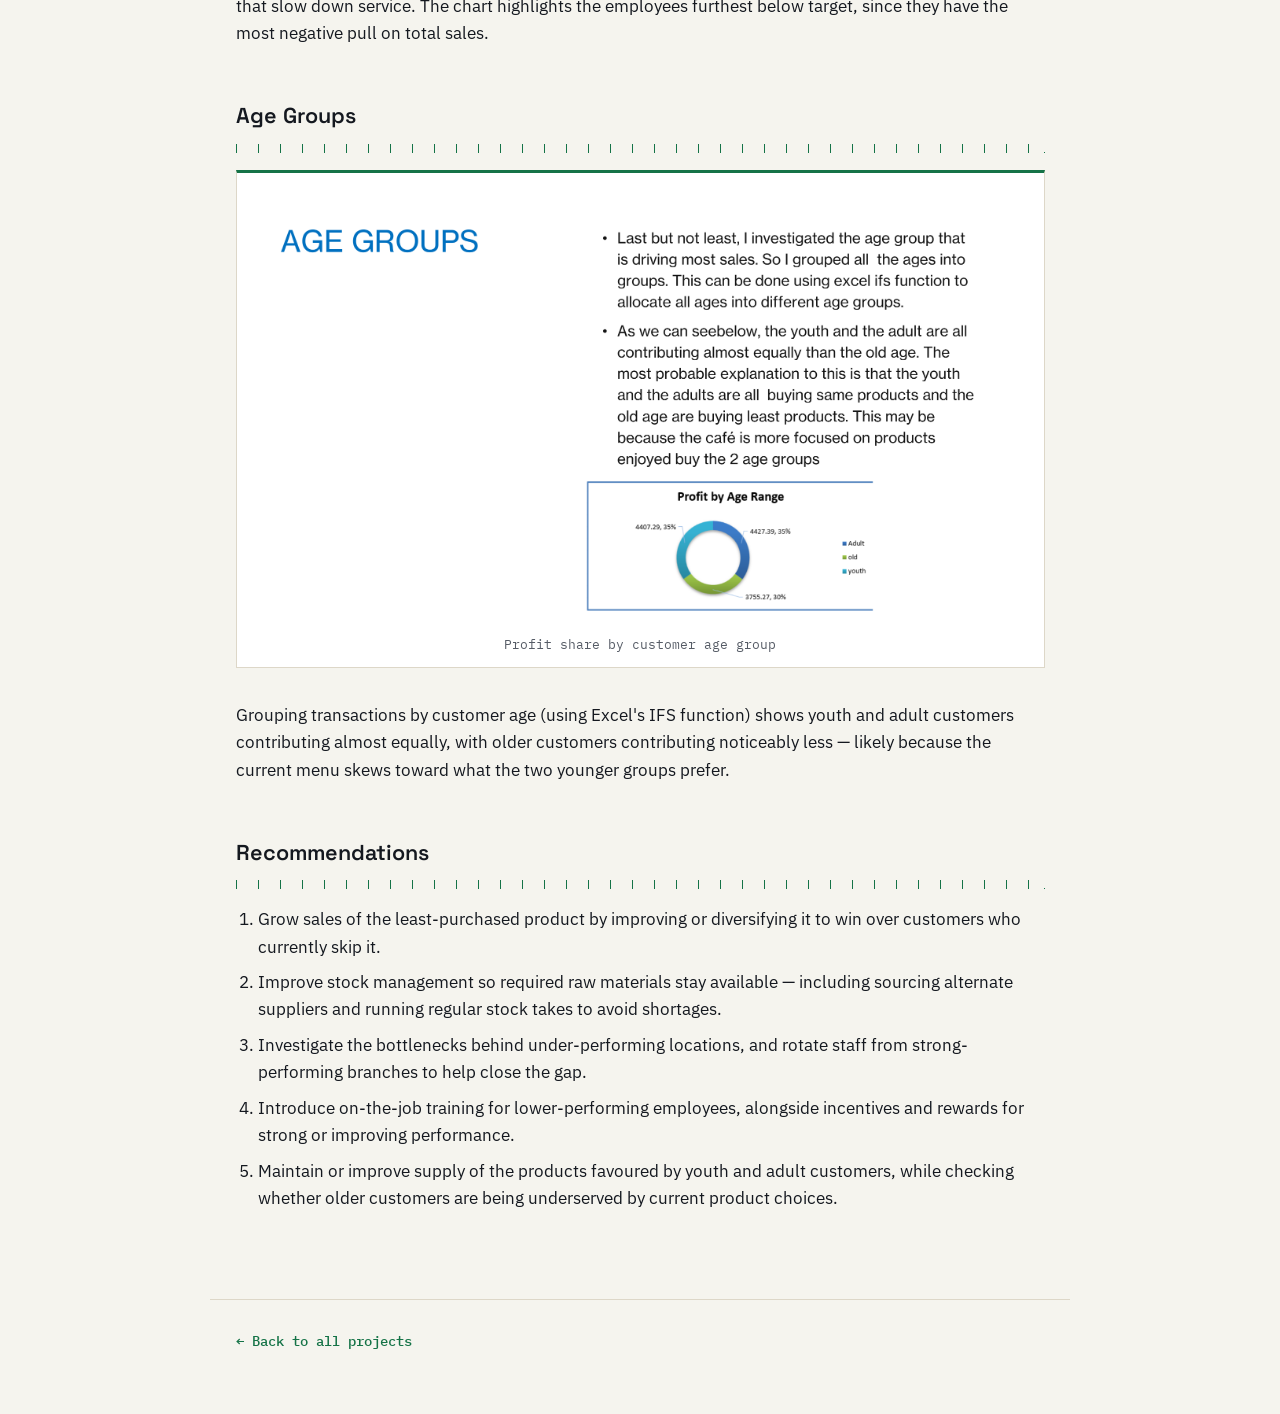
==== commit a5c884c4: "Update cafe-harmony.html" ====
--- a/projects/cafe-harmony.html
+++ b/projects/cafe-harmony.html
@@ -33,7 +33,12 @@
 			<h2>Background</h2>
 			<div class="axis-rule"></div>
 			<p>Café Harmony is a café chain specialising in drinks, snacks and light meals. It has grown rapidly since its establishment, but it is now struggling to meet demand across its city-wide branches. The investigation drew on five datasets: sales transactions across locations, customer demographics and preferences, employee records, stock and inventory levels, and customer feedback ratings.</p>
-		
+		<h2>Dashboard</h2>
+		<div class="axis-rule"></div>
+
+		<figure class="dashboard">
+  		  <img src="../images/projects/cafe-harmony-dashboard.png" alt="Café Harmony Performance Dashboard">
+		</figure>
 			
 			<h2>Total Sales Trend</h2>
 			<div class="axis-rule"></div>
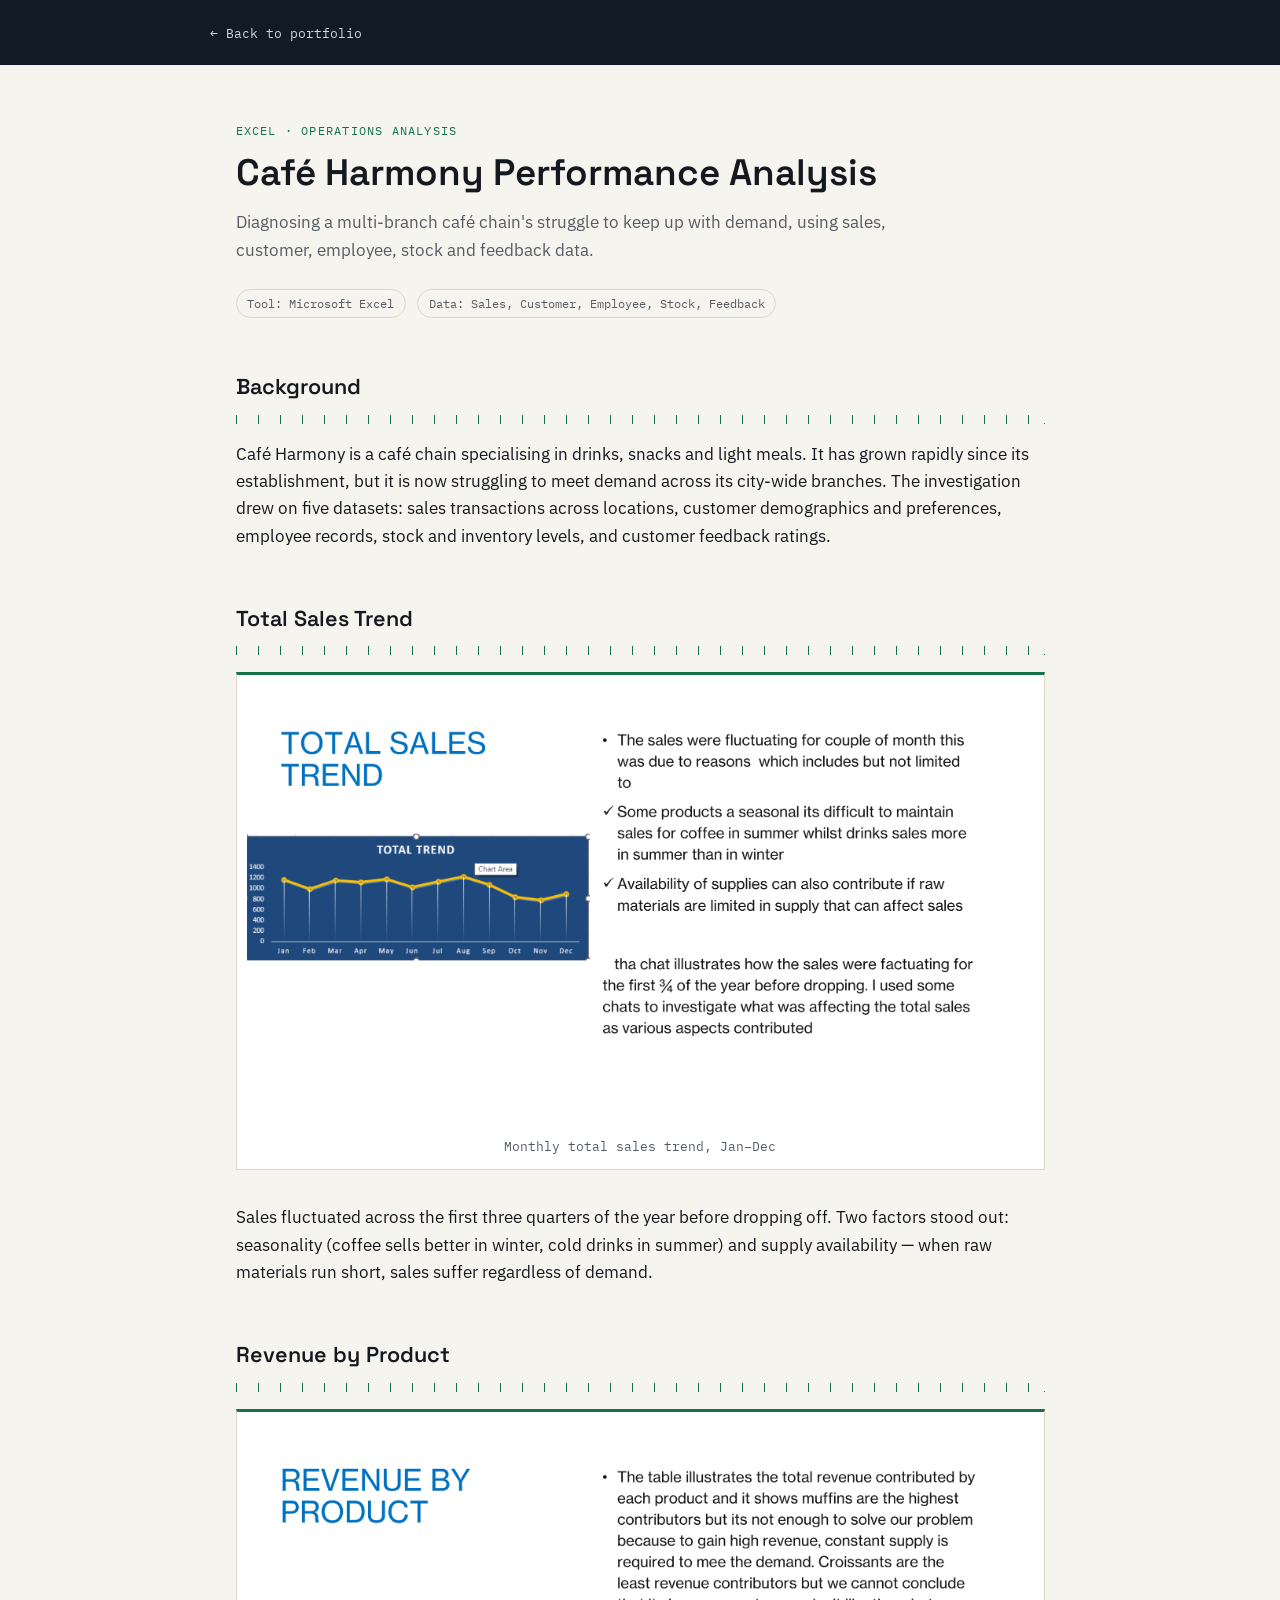
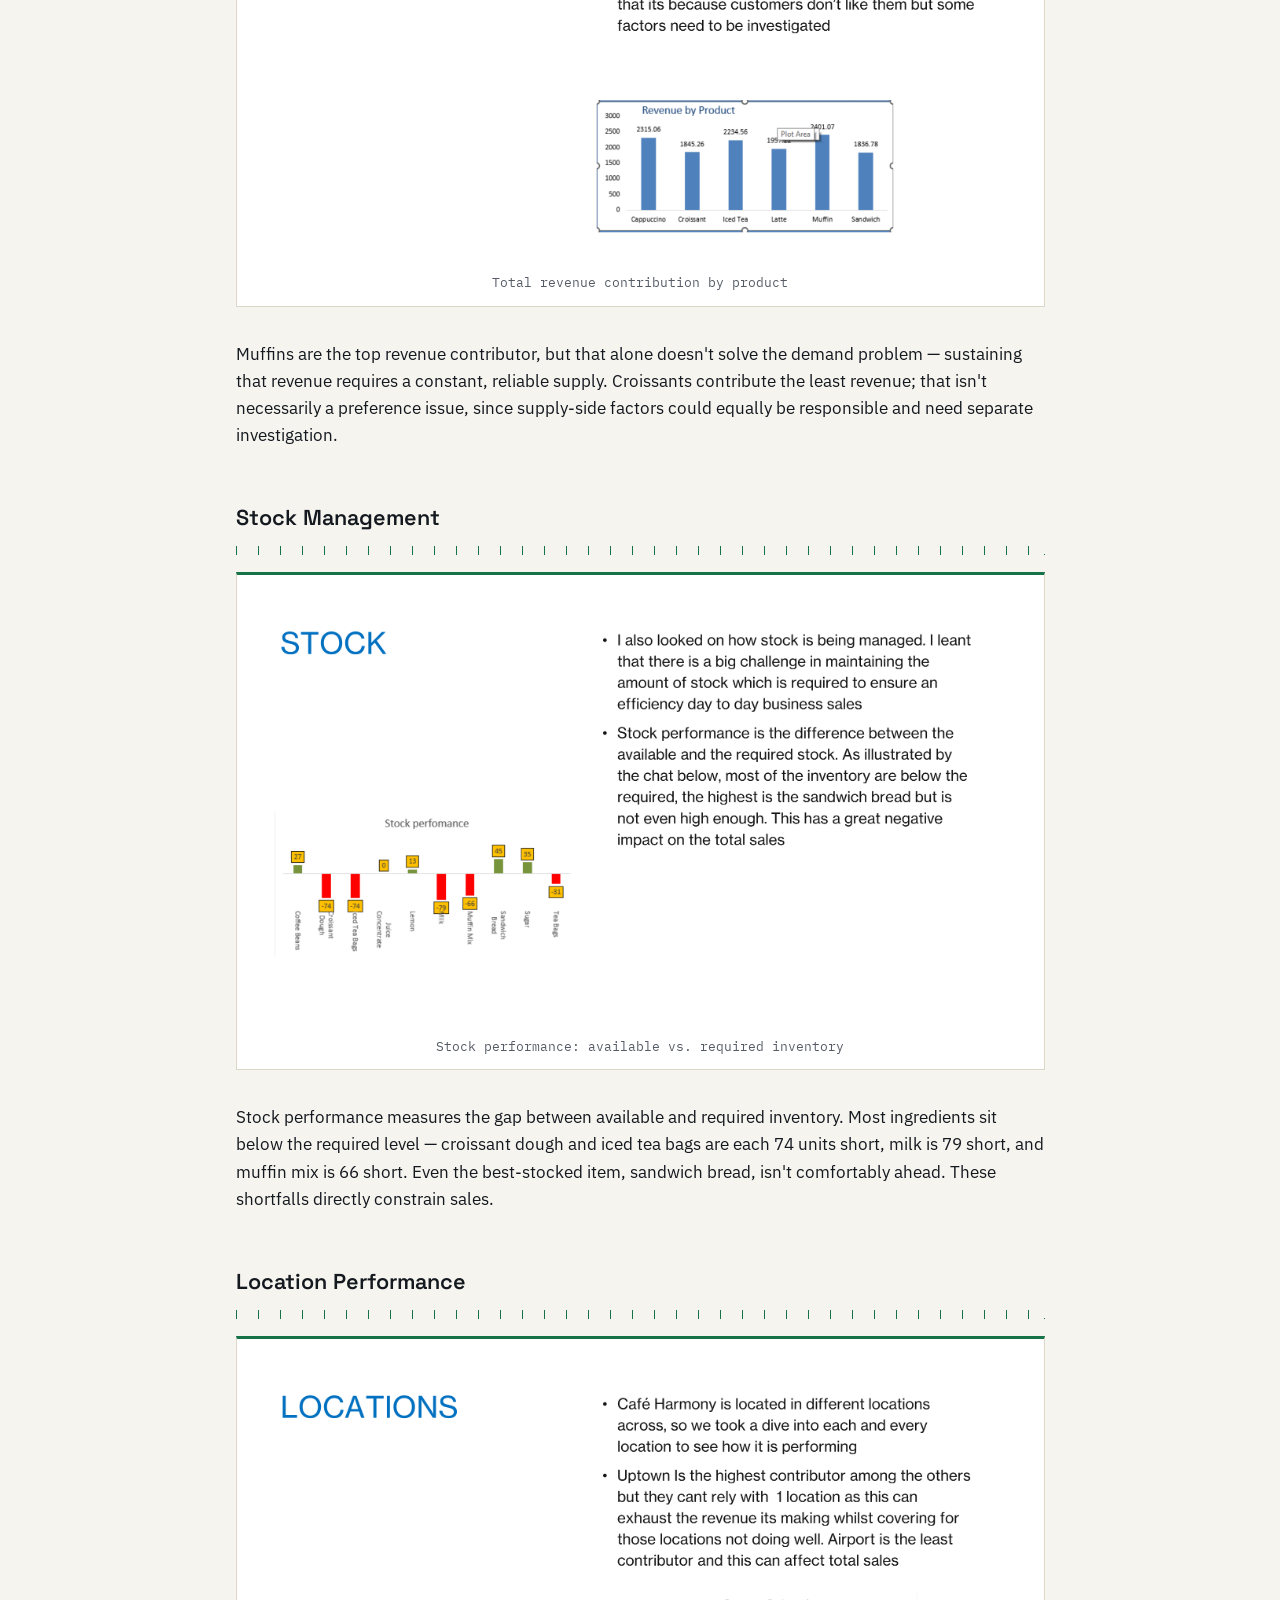
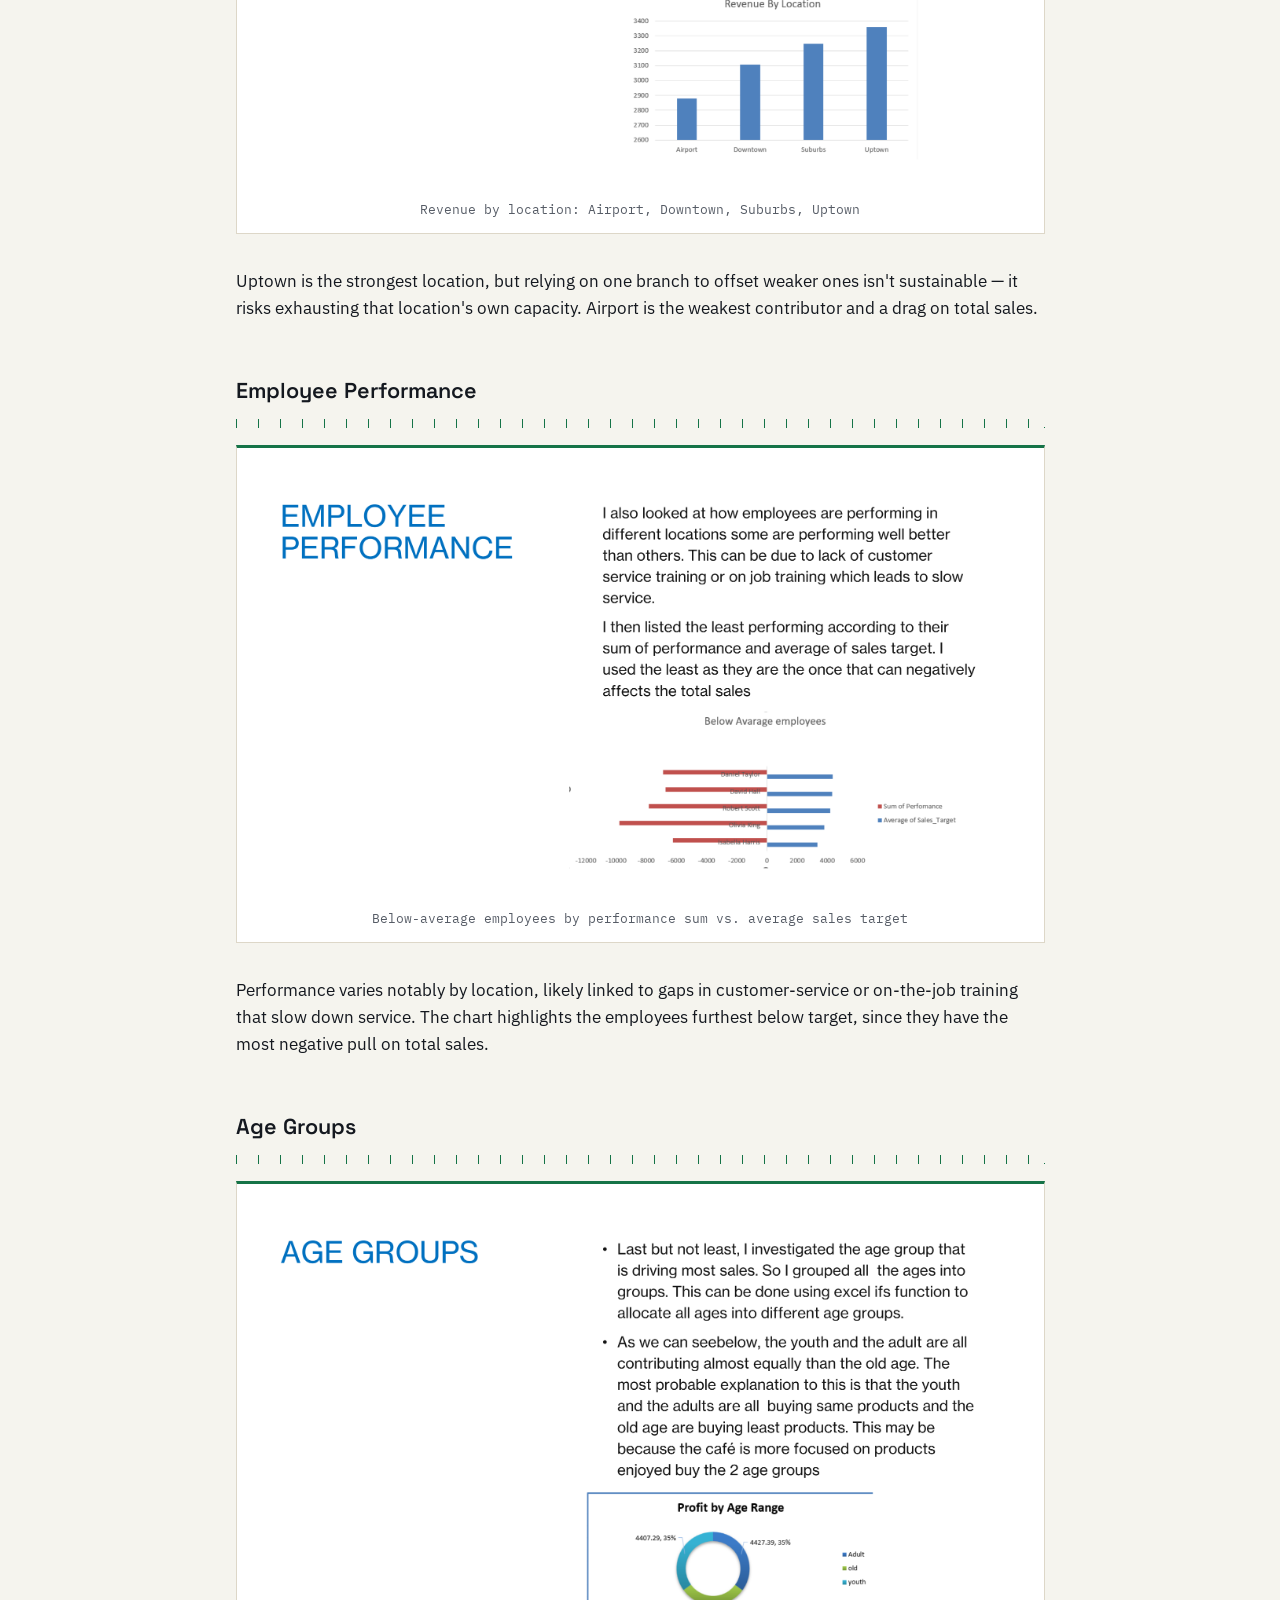
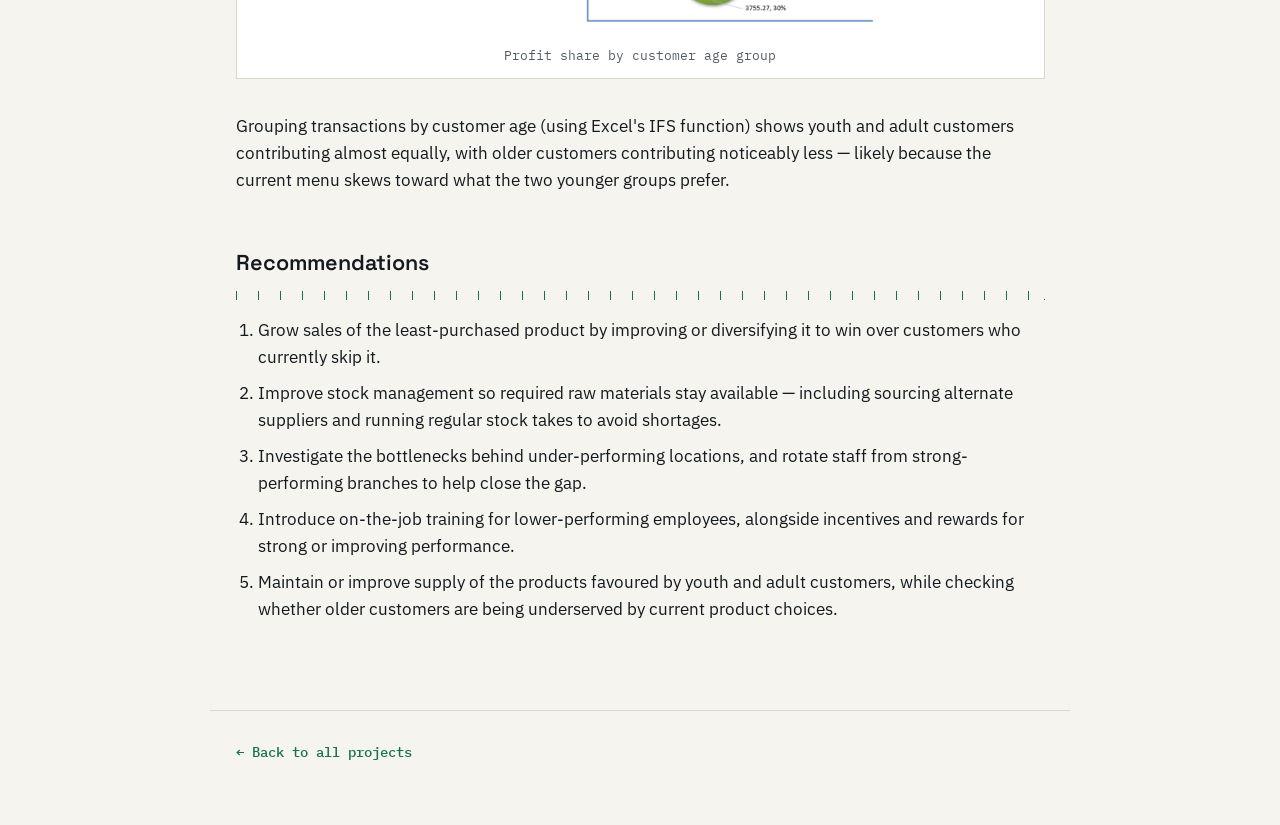
==== commit 03a1f571: "Update cafe-harmony.html" ====
--- a/projects/cafe-harmony.html
+++ b/projects/cafe-harmony.html
@@ -33,12 +33,7 @@
 			<h2>Background</h2>
 			<div class="axis-rule"></div>
 			<p>Café Harmony is a café chain specialising in drinks, snacks and light meals. It has grown rapidly since its establishment, but it is now struggling to meet demand across its city-wide branches. The investigation drew on five datasets: sales transactions across locations, customer demographics and preferences, employee records, stock and inventory levels, and customer feedback ratings.</p>
-		<h2>Dashboard</h2>
-		<div class="axis-rule"></div>
-
-		<figure class="dashboard">
-  		  <img src="../images/projects/cafe-harmony-dashboard.png" alt="Café Harmony Performance Dashboard">
-		</figure>
+		
 			
 			<h2>Total Sales Trend</h2>
 			<div class="axis-rule"></div>
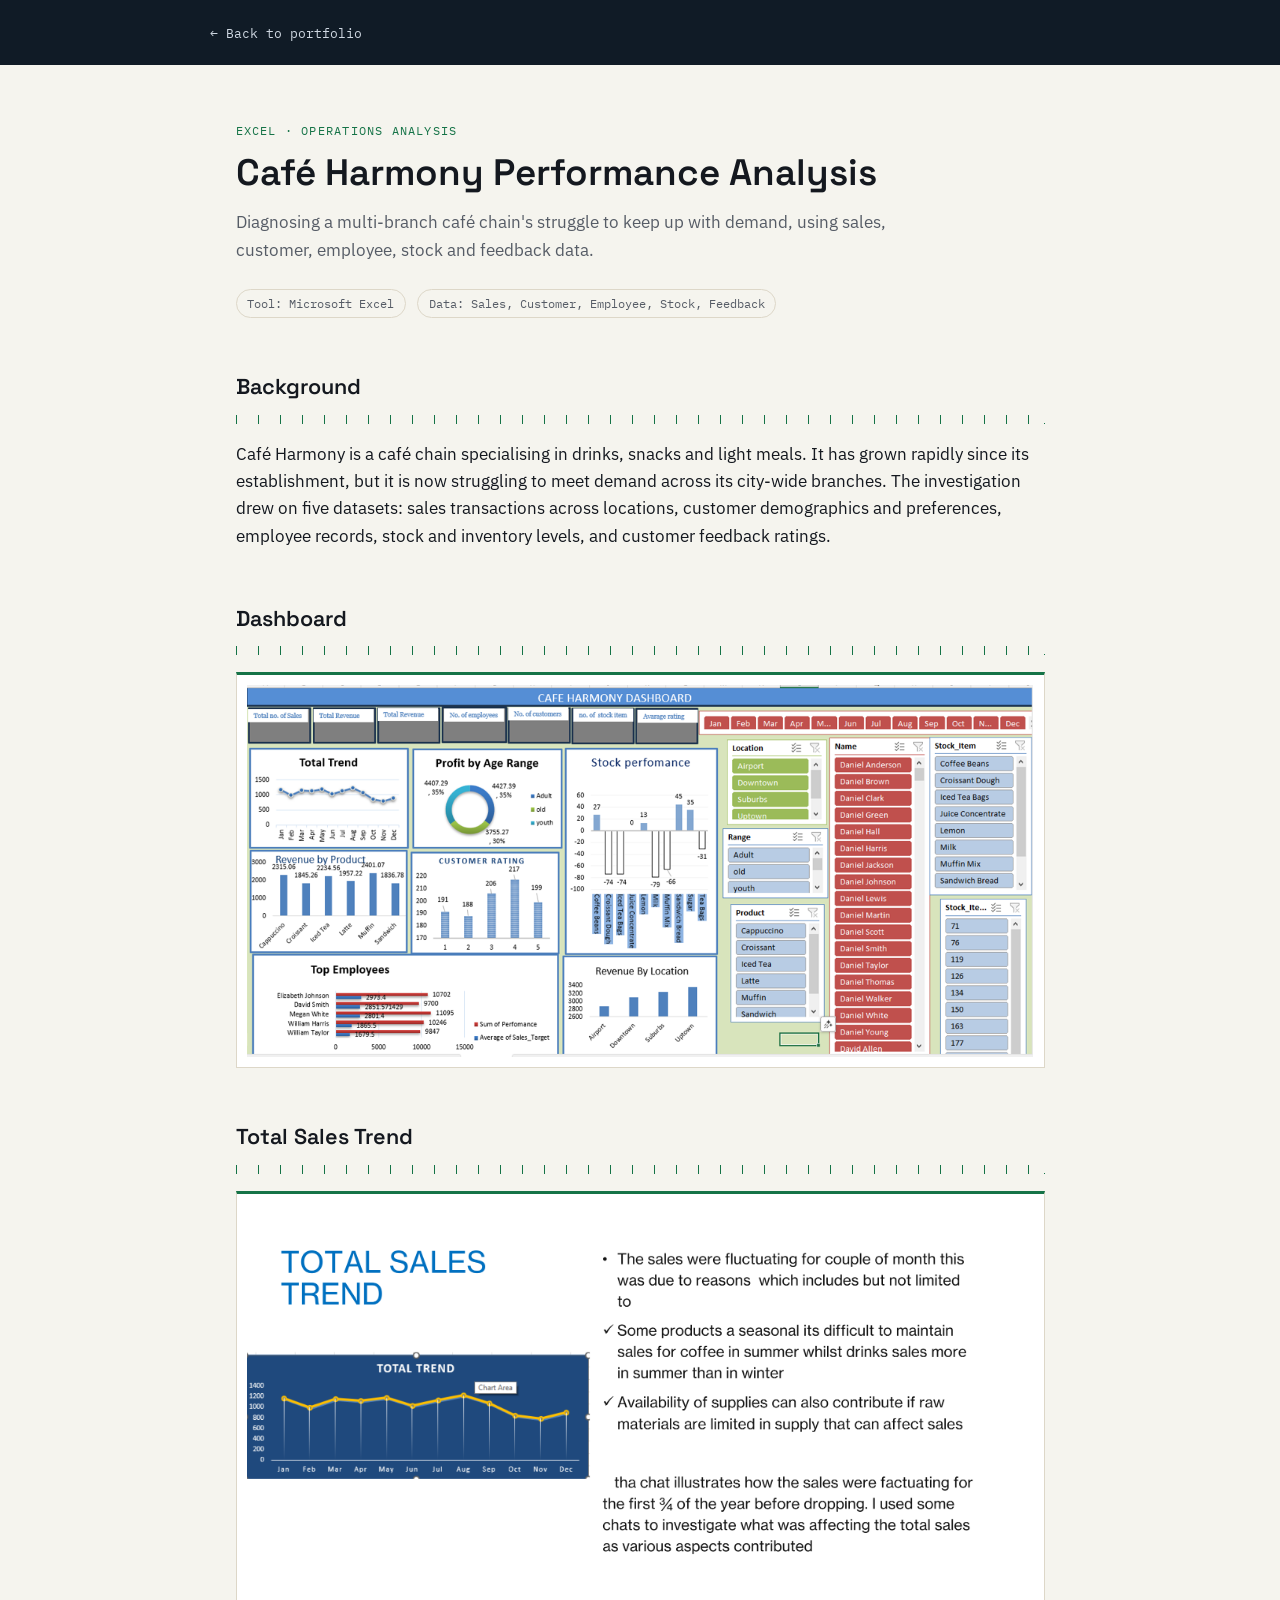
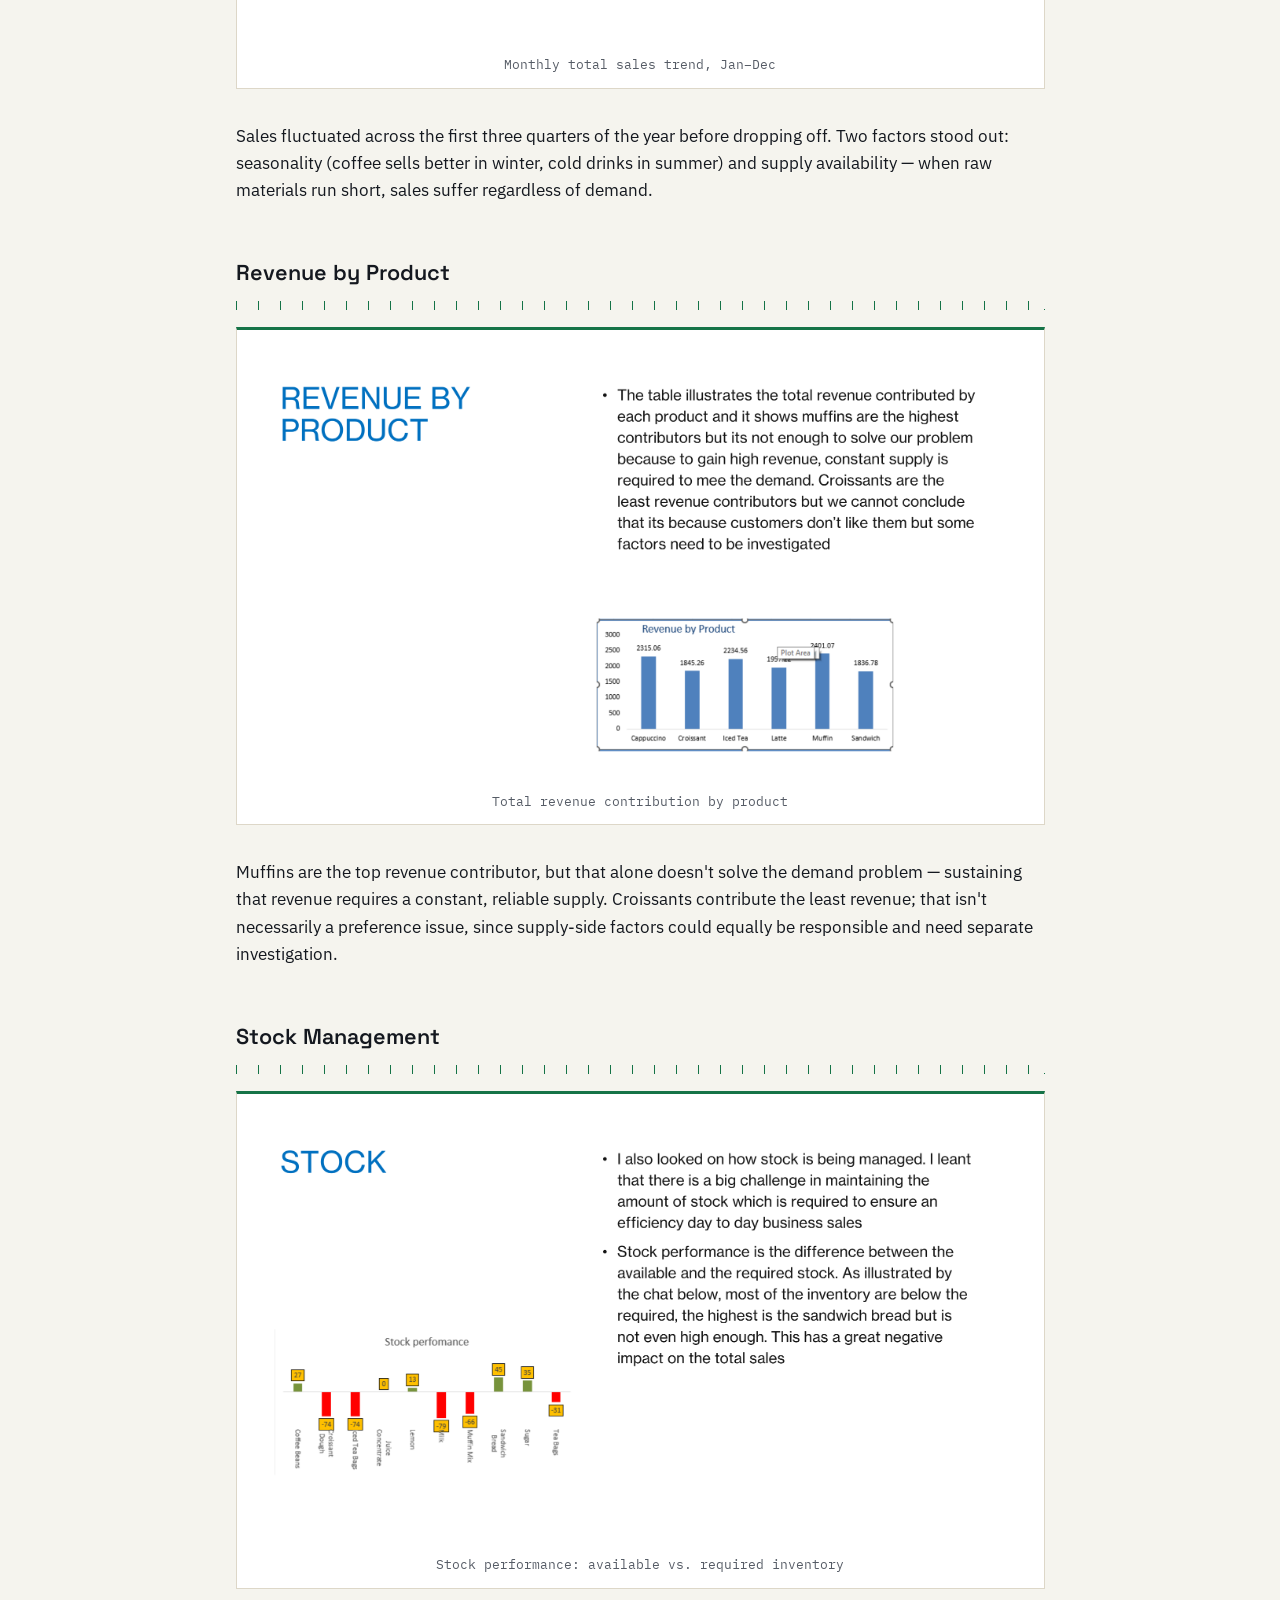
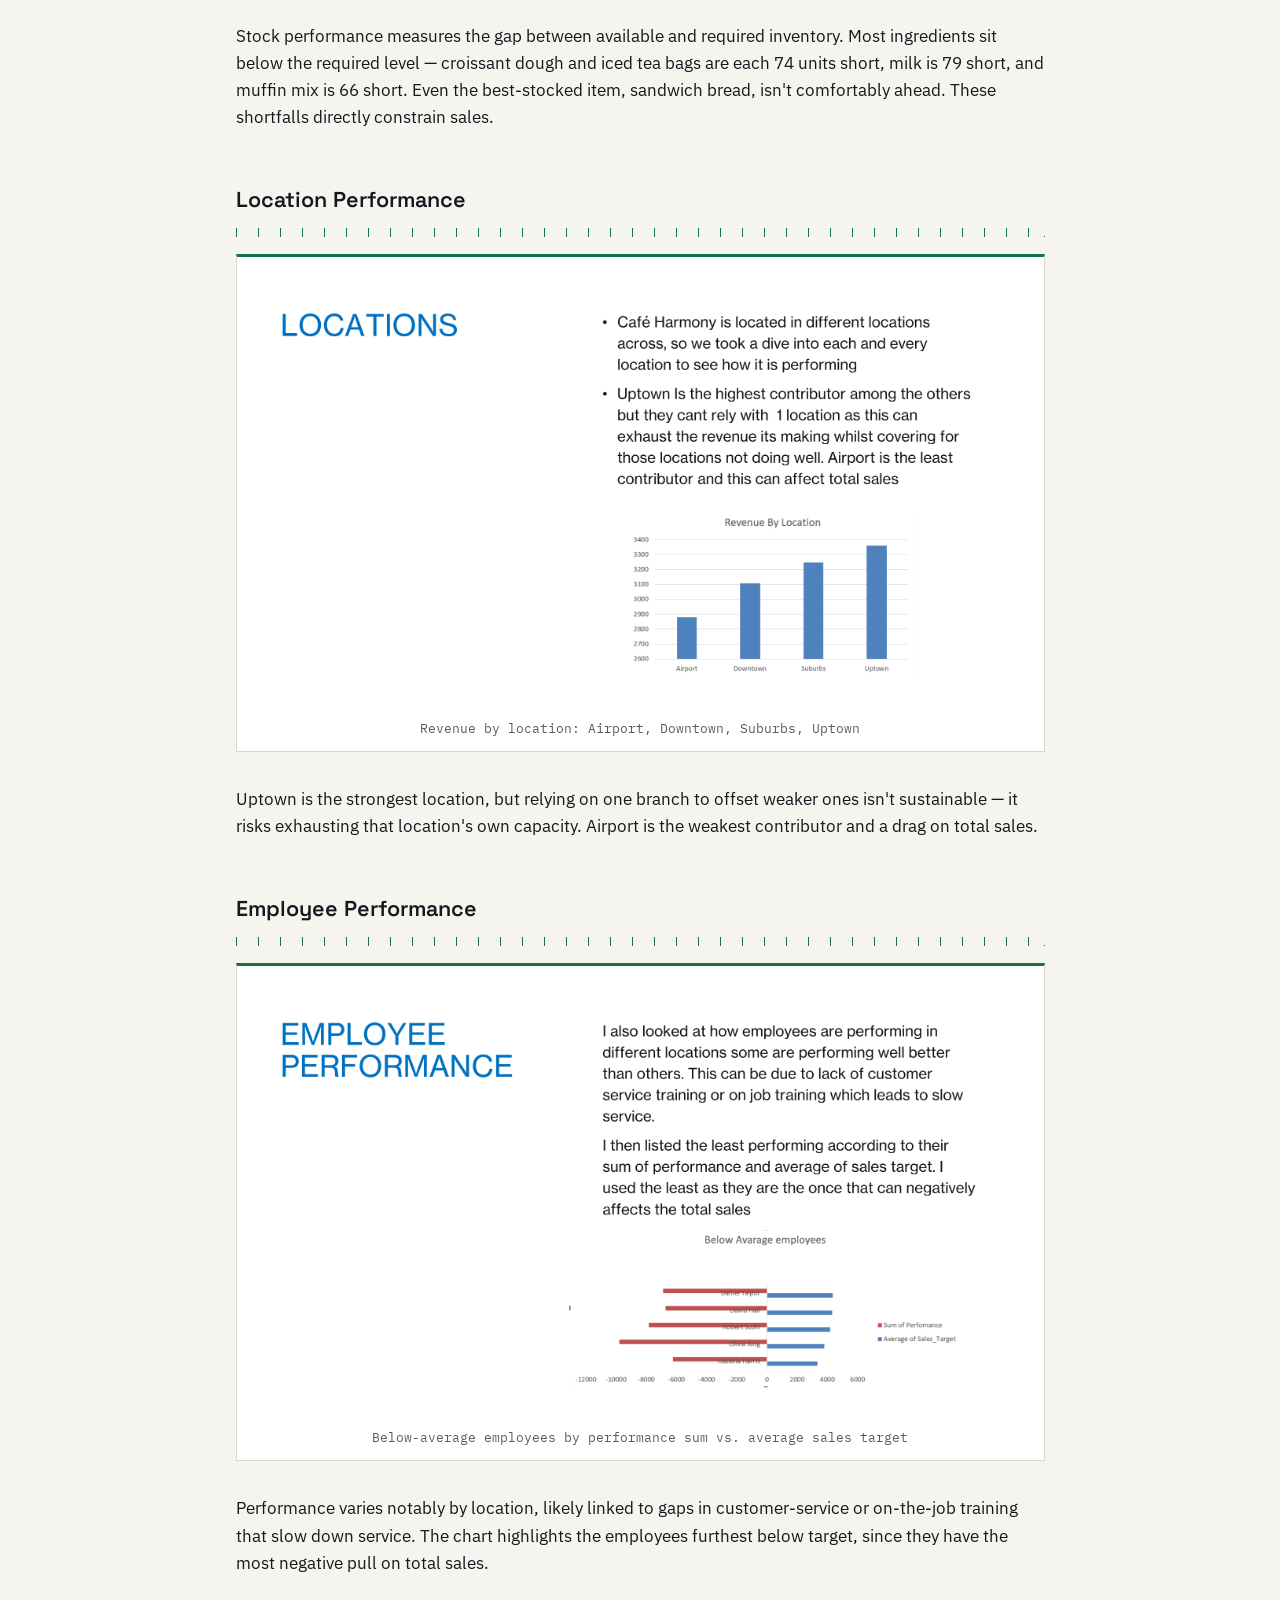
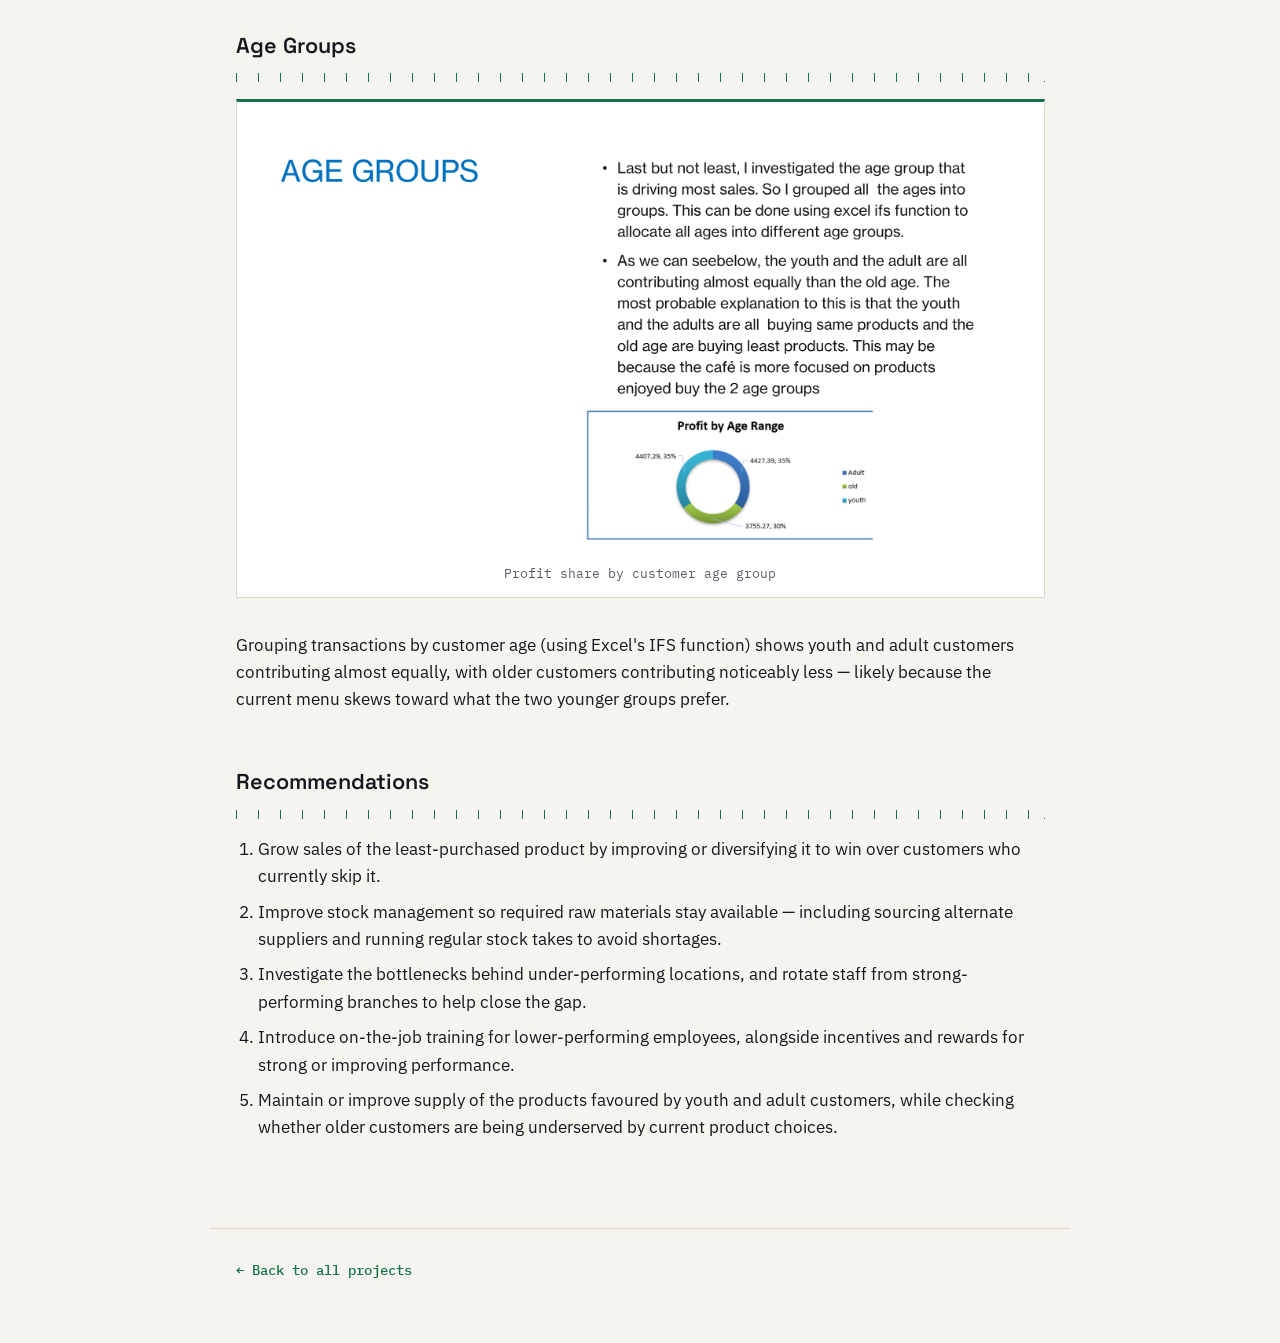
==== commit bddb6487: "Update cafe-harmony.html" ====
--- a/projects/cafe-harmony.html
+++ b/projects/cafe-harmony.html
@@ -34,7 +34,12 @@
 			<div class="axis-rule"></div>
 			<p>Café Harmony is a café chain specialising in drinks, snacks and light meals. It has grown rapidly since its establishment, but it is now struggling to meet demand across its city-wide branches. The investigation drew on five datasets: sales transactions across locations, customer demographics and preferences, employee records, stock and inventory levels, and customer feedback ratings.</p>
 		
-			
+			<h2>Dashboard</h2>
+			<div class="axis-rule"></div>
+
+			<figure class="dashboard">
+   			 <img src="../images/projects/cafe-harmony-dashboard.png" alt="Café Harmony Performance Dashboard">
+				</figure>
 			<h2>Total Sales Trend</h2>
 			<div class="axis-rule"></div>
 			<figure class="dashboard">
